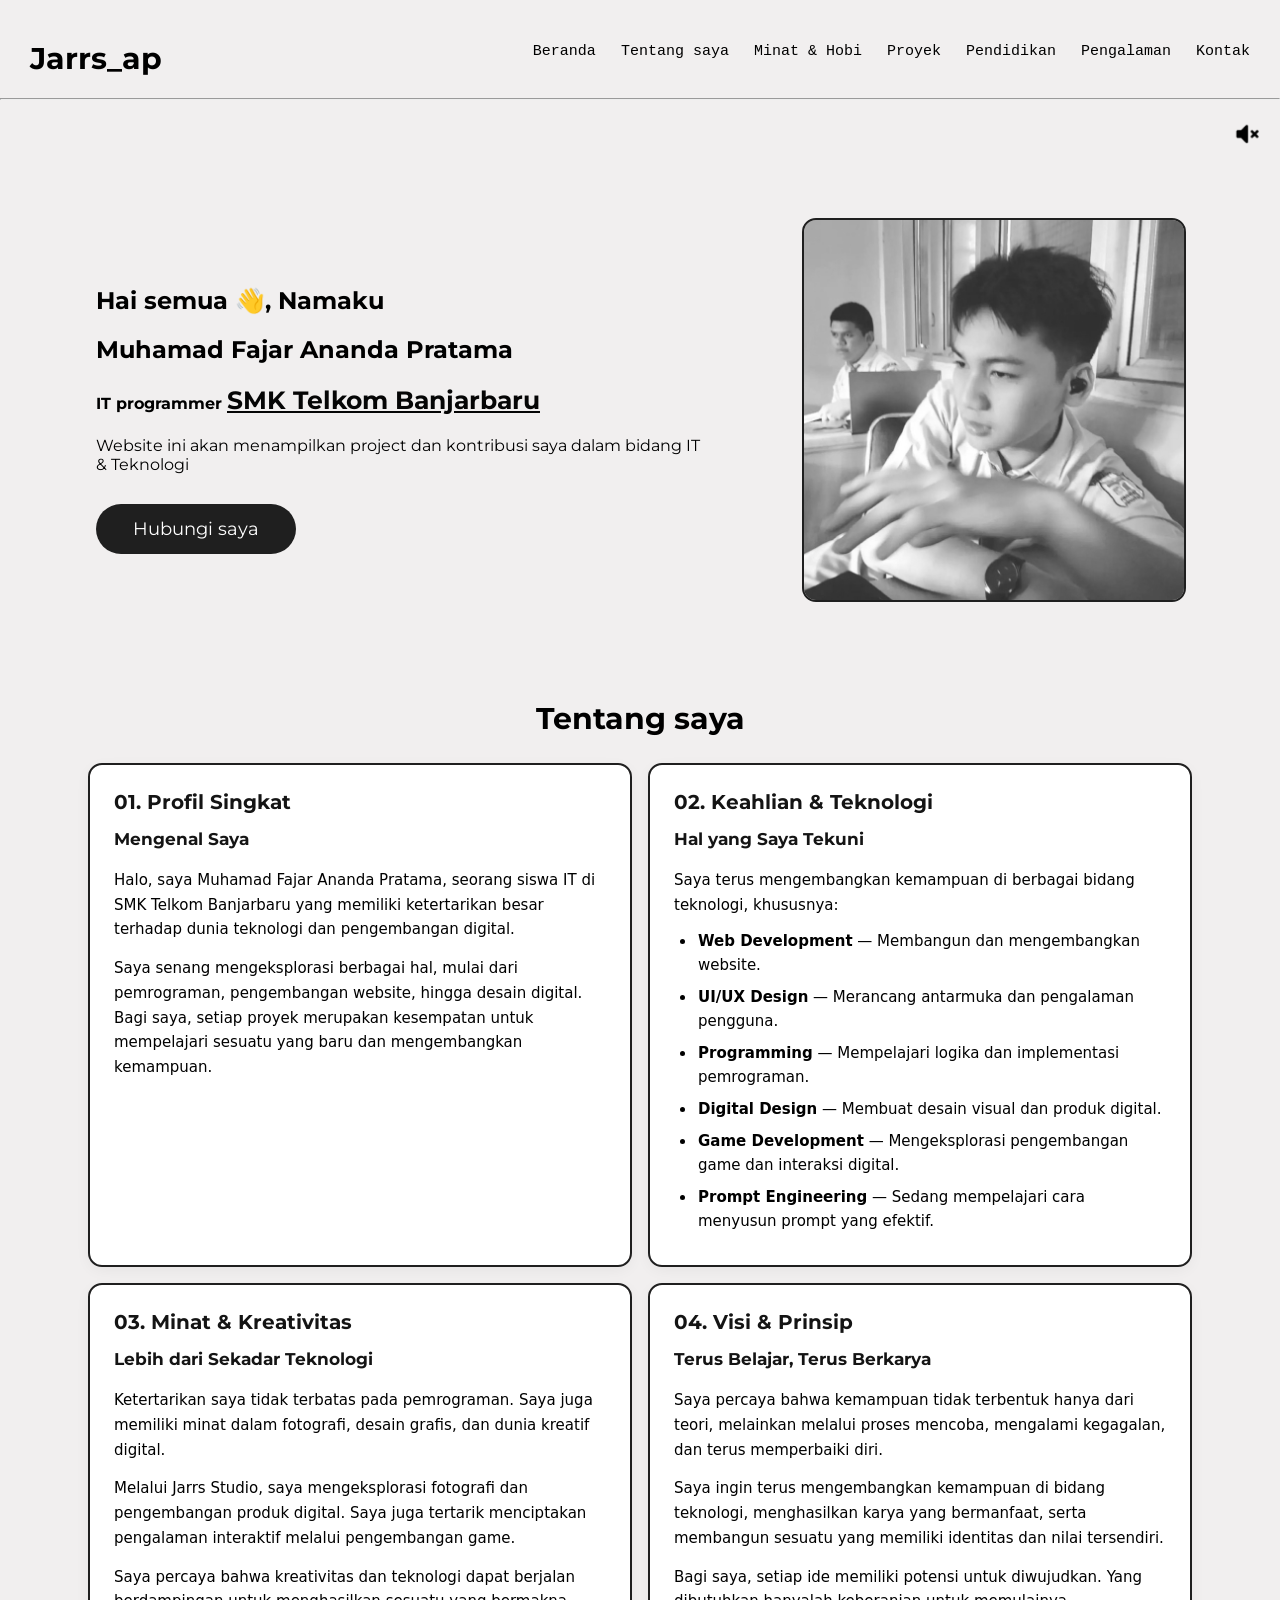
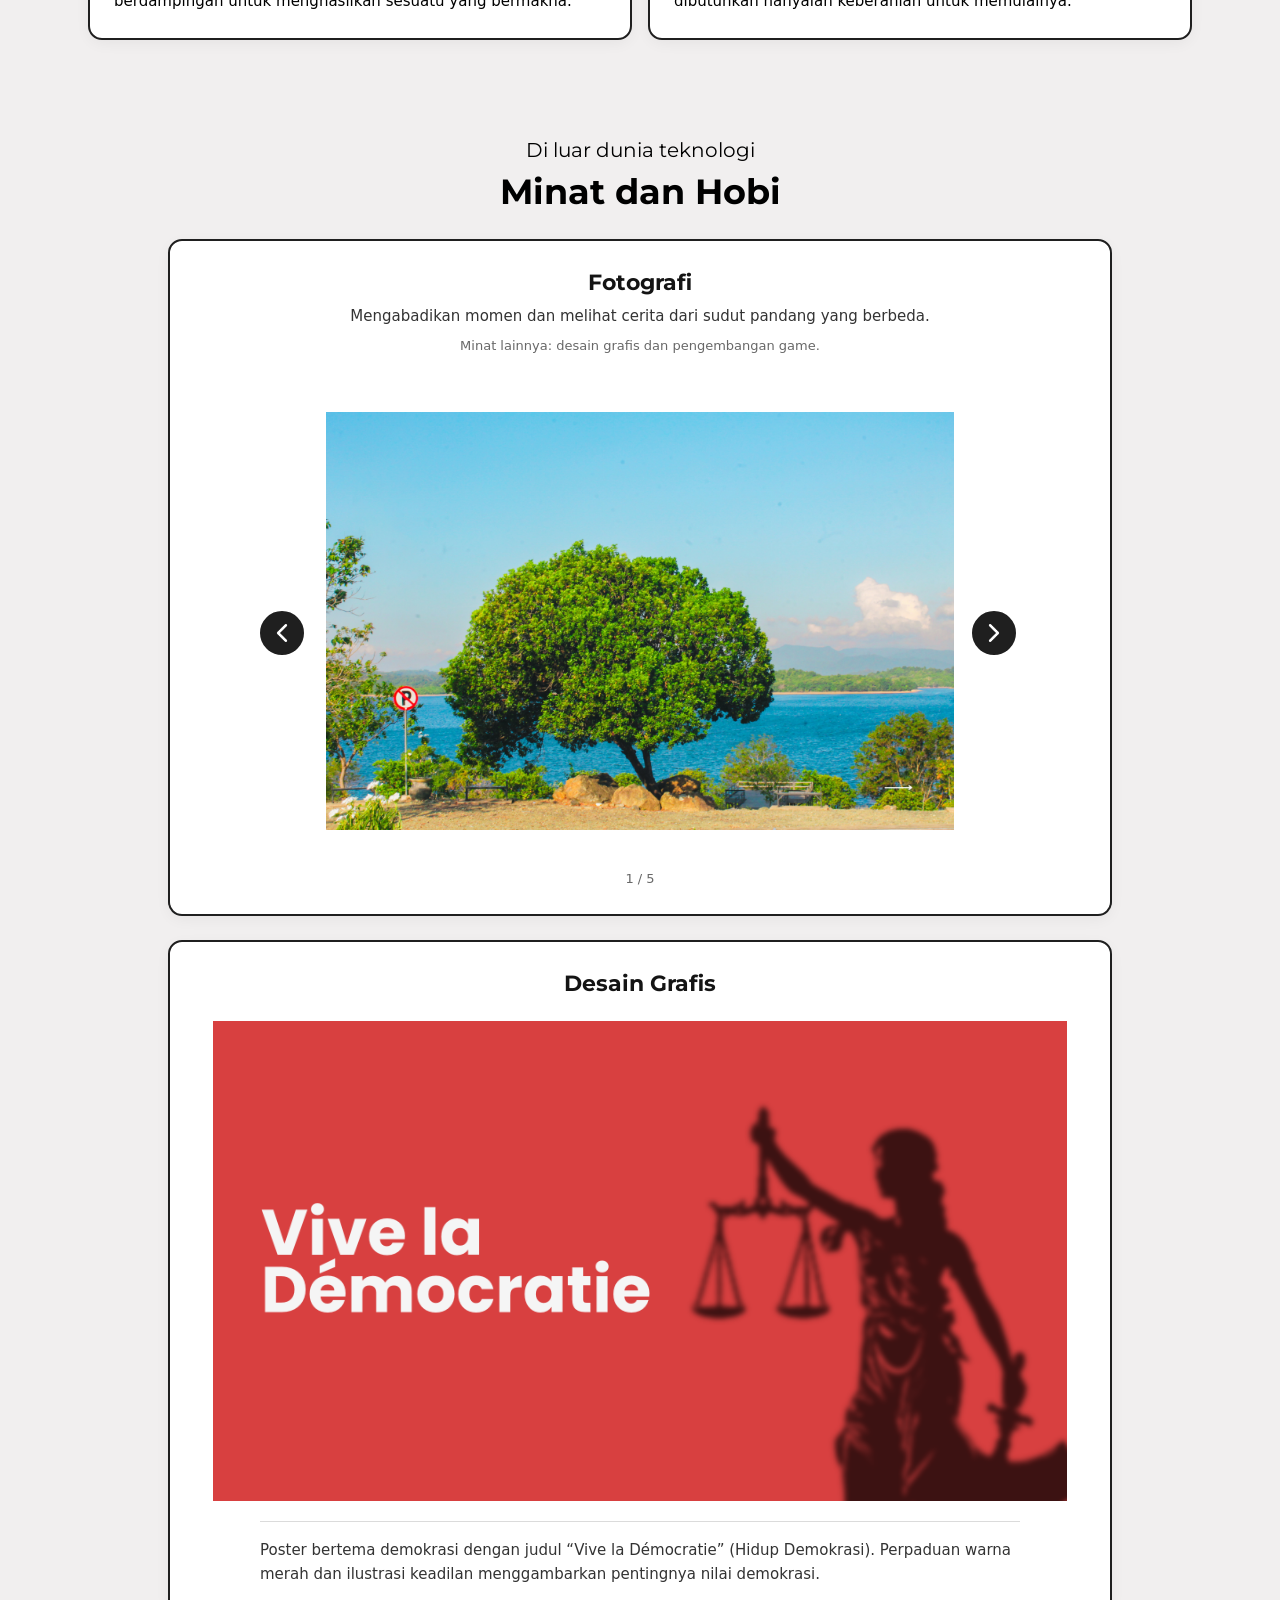
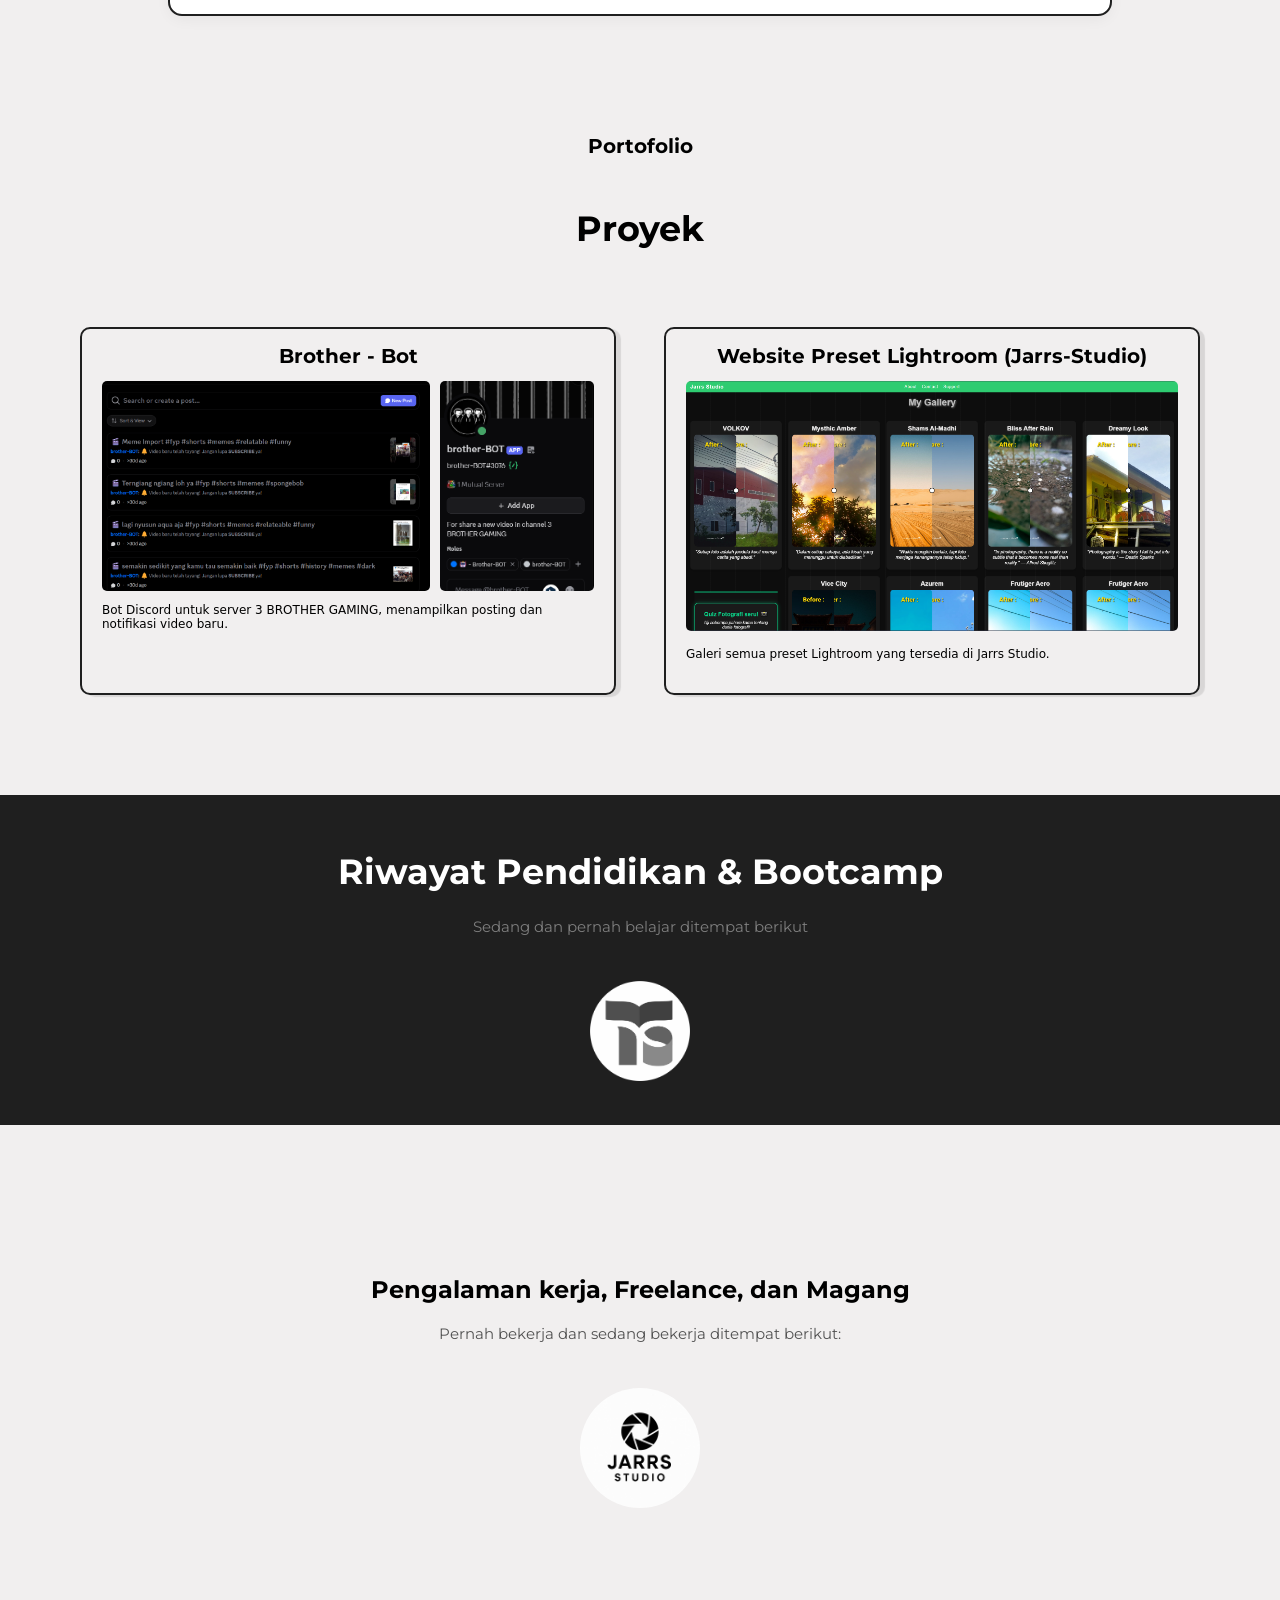
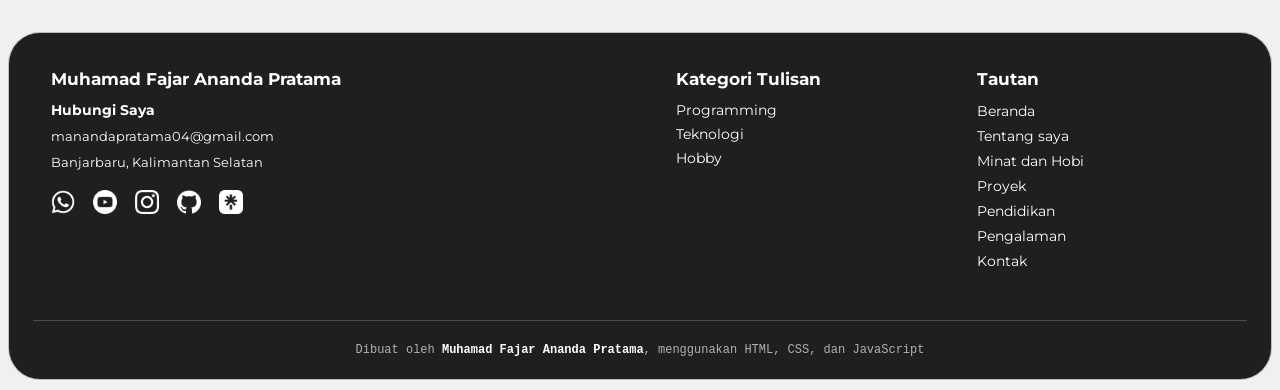
==== project.html @ a554ce6e "Initial portfolio website Co-authored-by: Copilot <223556219+Copilot@users.noreply.github.com>" ====
<!DOCTYPE html>
<html lang="en">

<head>
    <meta charset="UTF-8">
    <meta name="viewport" content="width=device-width, initial-scale=1.0">
    <link rel="stylesheet" href="style.css">
    <link href="https://fonts.googleapis.com/css2?family=Montserrat:wght@400;500;600;700&display=swap" rel="stylesheet">
    <title>My Portofolio</title>
</head>

<body>
    <div class="navbar">
        <h3>Jarrs_ap</h3>
        <ul class="desktop-nav">
            <li><a href="#home">Beranda</a></li>
            <li><a href="#about">Tentang saya</a></li>
            <li><a href="#hobbies">Minat & Hobi</a></li>
            <li><a href="#Project">Proyek</a></li>
            <li><a href="#education">Pendidikan</a></li>
            <li><a href="#experience">Pengalaman</a></li>
            <li><a href="#contact">Kontak</a></li>
        </ul>
        <details class="mobile-menu">
            <summary aria-label="Buka menu navigasi">
                <img src="Assets/menu.png" alt="">
            </summary>
            <ul>
                <li><a href="#home">Beranda</a></li>
                <li><a href="#about">Tentang saya</a></li>
                <li><a href="#hobbies">Minat & Hobi</a></li>
                <li><a href="#Project">Project</a></li>
                <li><a href="#education">Pendidikan</a></li>
                <li><a href="#experience">Pengalaman</a></li>
                <li><a href="#contact">Kontak</a></li>
            </ul>
        </details>
    </div>
    <hr>
    <audio id="background-music" src="Assets/TULUS - Monokrom (Official Music Video).mp3" loop preload="auto"></audio>
    <div class="music-control-row">
        <button class="music-toggle" type="button" aria-label="Putar musik" title="Putar musik">
            <img src="Assets/volume-down.png" alt="">
        </button>
    </div>
    <div class="container">
        <section id="home">
            <div class="aBout">
                <h2>Hai semua 👋, Namaku</h2>
                <h1>Muhamad Fajar Ananda Pratama</h1>
                <h4>IT programmer <a href="https://www.smktelkom-bjb.sch.id/web/">SMK Telkom Banjarbaru</a></h4>
                <p>Website ini akan menampilkan project dan kontribusi saya dalam bidang IT & Teknologi</p>
                <li><a href="#contact">Hubungi saya</a></li>
            </div>
            <img class="hero-photo" src="Assets/foto-profil.jpeg" alt="Foto Muhamad Fajar Ananda Pratama">
        </section>

        <div class="tentang">
            <section id="about">

                <h1>Tentang saya</h1>

                <div class="about-grid">

                    <div class="item">
                        <h2>01. Profil Singkat</h2>
                        <h3>Mengenal Saya</h3>
                        <p>Halo, saya Muhamad Fajar Ananda Pratama, seorang siswa IT di SMK Telkom Banjarbaru yang memiliki ketertarikan besar terhadap dunia teknologi dan pengembangan digital.</p>
                        <p>Saya senang mengeksplorasi berbagai hal, mulai dari pemrograman, pengembangan website, hingga desain digital. Bagi saya, setiap proyek merupakan kesempatan untuk mempelajari sesuatu yang baru dan mengembangkan kemampuan.</p>
                    </div>

                    <div class="item">
                        <h2>02. Keahlian & Teknologi</h2>
                        <h3>Hal yang Saya Tekuni</h3>
                        <p>Saya terus mengembangkan kemampuan di berbagai bidang teknologi, khususnya:</p>
                        <ul>
                            <li><strong>Web Development</strong> — Membangun dan mengembangkan website.</li>
                            <li><strong>UI/UX Design</strong> — Merancang antarmuka dan pengalaman pengguna.</li>
                            <li><strong>Programming</strong> — Mempelajari logika dan implementasi pemrograman.</li>
                            <li><strong>Digital Design</strong> — Membuat desain visual dan produk digital.</li>
                            <li><strong>Game Development</strong> — Mengeksplorasi pengembangan game dan interaksi digital.</li>
                            <li><strong>Prompt Engineering</strong> — Sedang mempelajari cara menyusun prompt yang efektif.</li>
                        </ul>
                    </div>

                    <div class="item">
                        <h2>03. Minat & Kreativitas</h2>
                        <h3>Lebih dari Sekadar Teknologi</h3>
                        <p>Ketertarikan saya tidak terbatas pada pemrograman. Saya juga memiliki minat dalam fotografi, desain grafis, dan dunia kreatif digital.</p>
                        <p>Melalui Jarrs Studio, saya mengeksplorasi fotografi dan pengembangan produk digital. Saya juga tertarik menciptakan pengalaman interaktif melalui pengembangan game.</p>
                        <p>Saya percaya bahwa kreativitas dan teknologi dapat berjalan berdampingan untuk menghasilkan sesuatu yang bermakna.</p>
                    </div>

                    <div class="item">
                        <h2>04. Visi & Prinsip</h2>
                        <h3>Terus Belajar, Terus Berkarya</h3>
                        <p>Saya percaya bahwa kemampuan tidak terbentuk hanya dari teori, melainkan melalui proses mencoba, mengalami kegagalan, dan terus memperbaiki diri.</p>
                        <p>Saya ingin terus mengembangkan kemampuan di bidang teknologi, menghasilkan karya yang bermanfaat, serta membangun sesuatu yang memiliki identitas dan nilai tersendiri.</p>
                        <p>Bagi saya, setiap ide memiliki potensi untuk diwujudkan. Yang dibutuhkan hanyalah keberanian untuk memulainya.</p>
                    </div>

                </div>

            </section>
        </div>
        <section id="hobbies" aria-labelledby="hobbies-title">
            <div class="hobbies-heading">
                <p>Di luar dunia teknologi</p>
                <h1 id="hobbies-title">Minat dan Hobi</h1>
            </div>
            <article class="hobby-card">
                <div class="hobby-card-copy">
                    <h2>Fotografi</h2>
                    <p>Mengabadikan momen dan melihat cerita dari sudut pandang yang berbeda.</p>
                    <p class="hobby-more">Minat lainnya: desain grafis dan pengembangan game.</p>
                </div>
                <div class="photo-carousel" aria-label="Galeri fotografi">
                    <button class="photo-carousel-button" type="button" aria-label="Foto sebelumnya" data-photo-direction="-1">
                        <img class="photo-carousel-arrow is-previous" src="Assets/arrow-down-white.png" alt="">
                    </button>
                    <figure class="photo-carousel-slide" aria-live="polite">
                        <img src="Assets/南カリマンタン_page-0002.jpg" alt="Foto fotografi, halaman 2">
                        <figcaption class="photo-carousel-count">1 / 5</figcaption>
                    </figure>
                    <button class="photo-carousel-button" type="button" aria-label="Foto berikutnya" data-photo-direction="1">
                        <img class="photo-carousel-arrow is-next" src="Assets/arrow-down-white.png" alt="">
                    </button>
                </div>
            </article>
            <article class="hobby-card graphic-design-card">
                <div class="hobby-card-copy">
                    <h2>Desain Grafis</h2>
                </div>
                <img class="graphic-design-poster" src="Assets/PKN 2.png" alt="Poster PKN 2 bertema Vive la Démocratie">
                <p class="graphic-design-description">Poster bertema demokrasi dengan judul “Vive la Démocratie” (Hidup Demokrasi). Perpaduan warna merah dan ilustrasi keadilan menggambarkan pentingnya nilai demokrasi.</p>
            </article>
        </section>

        <div class="project">
            <section id="Project">
                <h3>Portofolio</h3>
                <h1>Proyek</h1>
            </section>

            <div class="gambar">
                <div class="gambar-grid">
                    <div class="gambaR">
                        <span>
                            <h1>Brother - Bot</h1>
                            <div class="brother-bot-images">
                                <img src="Assets/brother-bot-posts.png" alt="Daftar posting dan notifikasi dari BROTHER - Bot di Discord">
                                <img src="Assets/brother-bot-profile.png" alt="Profil aplikasi BROTHER - Bot di Discord">
                            </div>
                            <p>Bot Discord untuk server 3 BROTHER GAMING, menampilkan posting dan notifikasi video baru.</p>
                    </div>
                    <div class="gambaR">
                        <span>
                            <h1><span>Website Preset Lightroom</span> (Jarrs-Studio)</h1>
                            <img src="Assets/bagus.PNG" alt="Web1">
                            <p>Galeri semua preset Lightroom yang tersedia di Jarrs Studio.</p>
                    </div>
                </div>
            </div>

        </div>

        <div class="pendidikan">
            <section id="education">
                    <h1>Riwayat Pendidikan & Bootcamp</h1>
                    <p>Sedang dan pernah belajar ditempat berikut</p>
                    <div class="school">
                       <a href="https://www.smktelkom-bjb.sch.id/web/"> <img class="tombol" src="Assets/c5f68155-6a82-4784-a10c-ea8996306431_980x980.png" alt="Telkom"></a>
                      
            </section>
        </div>

        <div class="pengalaman">
            <section id="experience">
                <h1>Pengalaman kerja, Freelance, dan Magang</h1>
                <p>Pernah bekerja dan sedang bekerja ditempat berikut:</p>
                <div class="kerja">
                    <a href="#"><img class="op" src="Assets/logo.png" alt="Logo Perusahaan"></a>
                </div>
            </section>
        </div>



    </div>
    <footer id="contact">
        <div class="footer-card">
            <div class="io">
                <div class="hubungi">
                    <h1>Muhamad Fajar Ananda Pratama</h1>
                    <h2>Hubungi Saya</h2>
                    <p>manandapratama04@gmail.com</p>
                    <p>Banjarbaru, Kalimantan Selatan</p>
                    <ul class="sosmed">
                        <li><a href="https://wa.me/6281558542225"><img src="Assets/whatsapp.png" alt="WhatsApp"></a></li>
                        <li><a href="https://www.youtube.com/@jarrs_ap"><img src="Assets/youtube.png" alt="YouTube"></a></li>
                        <li><a href="https://www.instagram.com/jarrs_ap/"><img src="Assets/instagram.png" alt="Instagram"></a></li>
                        <li><a href="https://github.com/Jarrsap01"><img src="Assets/github.png" alt="GitHub"></a></li>
                        <li><a href="https://linktr.ee/jarrs_ap" target="_blank" rel="noopener noreferrer" aria-label="Linktree"><img class="linktree-icon" src="Assets/linktr-ee-logo-removebg-preview.png" alt="Linktree"></a></li>
                    </ul>
                </div>

                <div class="kategori">
                    <h1>Kategori Tulisan</h1>
                    <section id="programming"><a href="#home"><p>Programming</p></a></section>
                    <section id="Teknologi"><a href="#home"><p>Teknologi</p></a></section>
                    <section><a href="#hobbies"><p>Hobby</p></a></section>
                </div>

                <div class="tautan">
                    <h1>Tautan</h1>
                    <ul>
                        <li><a href="#home">Beranda</a></li>
                        <li><a href="#about">Tentang saya</a></li>
                        <li><a href="#hobbies">Minat dan Hobi</a></li>
                        <li><a href="#Project">Proyek</a></li>
                        <li><a href="#education">Pendidikan</a></li>
                        <li><a href="#experience">Pengalaman</a></li>
                        <li><a href="#contact">Kontak</a></li>
                    </ul>
                </div>
            </div>

            <hr class="footer-divider">
            <div class="kaki">
                <p>Dibuat oleh <a href="https://www.instagram.com/jarrs_ap/">Muhamad Fajar Ananda Pratama</a>, menggunakan
                    HTML, CSS, dan JavaScript</p>
            </div>
        </div>
    </footer>


    <script>
        const backgroundMusic = document.querySelector("#background-music");
        const musicToggle = document.querySelector(".music-toggle");
        const musicIcon = musicToggle.querySelector("img");
        const musicResumeKey = "portfolio-music-resume";
        let resumeMusicAfterReturn = false;

        const updateMusicToggle = () => {
            const isPlaying = !backgroundMusic.paused;
            musicIcon.src = isPlaying ? "Assets/volume-up.png" : "Assets/volume-down.png";
            musicToggle.setAttribute("aria-label", isPlaying ? "Matikan musik" : "Putar musik");
            musicToggle.title = isPlaying ? "Matikan musik" : "Putar musik";
        };

        musicIcon.addEventListener("animationend", () => {
            musicToggle.classList.remove("is-muting");
        });

        const jiggleMusicToggle = () => {
            musicToggle.classList.remove("is-muting");
            void musicIcon.offsetWidth;
            musicToggle.classList.add("is-muting");
        };

        const resumeMusicOnInteraction = (event) => {
            if (musicToggle.contains(event.target)) return;
            backgroundMusic.play().catch(() => {
                musicToggle.title = "Tekan untuk memutar musik";
            });
        };

        backgroundMusic.addEventListener("play", () => {
            updateMusicToggle();
            sessionStorage.setItem(musicResumeKey, "true");
            document.removeEventListener("pointerdown", resumeMusicOnInteraction);
            document.removeEventListener("keydown", resumeMusicOnInteraction);
        });
        backgroundMusic.addEventListener("pause", updateMusicToggle);
        backgroundMusic.addEventListener("ended", updateMusicToggle);
        backgroundMusic.addEventListener("error", () => {
            musicToggle.title = "Audio tidak dapat dimuat";
            musicToggle.setAttribute("aria-label", "Audio tidak dapat dimuat");
        });

        musicToggle.addEventListener("click", () => {
            if (backgroundMusic.paused) {
                backgroundMusic.play()
                    .then(jiggleMusicToggle)
                    .catch(() => {
                        musicToggle.title = "Audio tidak dapat diputar";
                    });
            } else {
                sessionStorage.removeItem(musicResumeKey);
                backgroundMusic.pause();
                jiggleMusicToggle();
            }
        });

        backgroundMusic.play().catch(() => {
            musicToggle.title = "Tekan untuk memutar musik";
        });
        document.addEventListener("pointerdown", resumeMusicOnInteraction);
        document.addEventListener("keydown", resumeMusicOnInteraction);

        window.addEventListener("pagehide", () => {
            resumeMusicAfterReturn = !backgroundMusic.paused;
            if (resumeMusicAfterReturn) {
                sessionStorage.setItem(musicResumeKey, "true");
                backgroundMusic.pause();
            } else {
                sessionStorage.removeItem(musicResumeKey);
            }
        });

        window.addEventListener("pageshow", () => {
            updateMusicToggle();
            musicToggle.disabled = false;
            musicToggle.classList.remove("is-muting");
            const shouldResume = resumeMusicAfterReturn ||
                sessionStorage.getItem(musicResumeKey) === "true";

            resumeMusicAfterReturn = false;
            sessionStorage.removeItem(musicResumeKey);
            if (!shouldResume) return;

            backgroundMusic.play().catch(() => {
                musicToggle.title = "Tekan untuk melanjutkan musik";
            });
        });

        const mobileMenu = document.querySelector(".mobile-menu");
        const mobileMenuList = mobileMenu.querySelector("ul");

        mobileMenu.addEventListener("toggle", () => {
            mobileMenuList.classList.remove("is-opening");
            if (mobileMenu.open) {
                void mobileMenuList.offsetWidth;
                mobileMenuList.classList.add("is-opening");
            }
        });

        document.querySelectorAll(".mobile-menu a").forEach((link) => {
            link.addEventListener("click", (event) => {
                const target = document.querySelector(link.getAttribute("href"));
                if (!target) return;

                event.preventDefault();
                link.closest(".mobile-menu").open = false;
                history.pushState(null, "", link.getAttribute("href"));
                target.scrollIntoView({
                    behavior: window.matchMedia("(prefers-reduced-motion: reduce)").matches ? "auto" : "smooth"
                });
            });
        });

        const photoSlides = [
            {
                src: "Assets/南カリマンタン_page-0002.jpg",
                alt: "Foto fotografi, halaman 2"
            },
            {
                src: "Assets/南カリマンタン_page-0003.jpg",
                alt: "Foto fotografi, halaman 3"
            },
            {
                src: "Assets/南カリマンタン_page-0004.jpg",
                alt: "Foto fotografi, halaman 4"
            },
            {
                src: "Assets/南カリマンタン_page-0008.jpg",
                alt: "Foto fotografi, halaman 8"
            },
            {
                src: "Assets/color_match_20260519152909049.jpg",
                alt: "Foto color match"
            }
        ];
        const photoCarousel = document.querySelector(".photo-carousel");
        const photoImage = photoCarousel.querySelector(".photo-carousel-slide img");
        const photoCount = photoCarousel.querySelector(".photo-carousel-count");
        let currentPhotoIndex = 0;
        let isChangingPhoto = false;

        photoCarousel.querySelectorAll("[data-photo-direction]").forEach((button) => {
            button.addEventListener("click", async () => {
                if (isChangingPhoto) return;

                isChangingPhoto = true;
                const buttons = photoCarousel.querySelectorAll("[data-photo-direction]");
                buttons.forEach((carouselButton) => {
                    carouselButton.disabled = true;
                });

                const direction = Number(button.dataset.photoDirection);
                const nextPhotoIndex = (currentPhotoIndex + direction + photoSlides.length) % photoSlides.length;
                const nextPhoto = photoSlides[nextPhotoIndex];
                const preloadedImage = new Image();
                preloadedImage.src = nextPhoto.src;

                try {
                    await preloadedImage.decode();

                    currentPhotoIndex = nextPhotoIndex;
                    photoImage.classList.remove("slide-in-from-left", "slide-in-from-right");
                    photoImage.src = nextPhoto.src;
                    photoImage.alt = nextPhoto.alt;
                    photoCount.textContent = `${currentPhotoIndex + 1} / ${photoSlides.length}`;
                    void photoImage.offsetWidth;
                    photoImage.classList.add(direction > 0 ? "slide-in-from-right" : "slide-in-from-left");
                } catch (error) {
                    console.error(`Gagal memuat foto galeri: ${nextPhoto.src}`, error);
                    photoCount.textContent = "Foto gagal dimuat";
                } finally {
                    buttons.forEach((carouselButton) => {
                        carouselButton.disabled = false;
                    });
                    isChangingPhoto = false;
                }
            });
        });
    </script>
</body>

</html>
---- style.css ----
html {
    scroll-behavior: smooth;
}

@view-transition {
    navigation: auto;
}

::view-transition-old(root) {
    animation: startPageSlideUp 700ms cubic-bezier(0.22, 1, 0.36, 1) both;
}

::view-transition-new(root) {
    animation: mainPageRiseUp 700ms cubic-bezier(0.22, 1, 0.36, 1) both;
}

@keyframes menuCartoonPop {
    0% {
        opacity: 0;
        transform: translateY(-12px) scale(0.55);
    }

    65% {
        opacity: 1;
        transform: translateY(3px) scale(1.08);
    }

    82% {
        transform: translateY(-1px) scale(0.96);
    }

    100% {
        opacity: 1;
        transform: translateY(0) scale(1);
    }
}

@keyframes speakerJiggle {
    0%, 100% {
        transform: rotate(0);
    }

    20%, 60% {
        transform: rotate(-12deg);
    }

    40%, 80% {
        transform: rotate(12deg);
    }
}

@keyframes pageFadeUp {
    from {
        opacity: 0;
        transform: translateY(24px);
    }

    to {
        opacity: 1;
        transform: translateY(0);
    }
}

@keyframes photoSlideInFromRight {
    from {
        opacity: 0.45;
        transform: translateX(100%);
    }

    to {
        opacity: 1;
        transform: translateX(0);
    }
}

@keyframes photoSlideInFromLeft {
    from {
        opacity: 0.45;
        transform: translateX(-100%);
    }

    to {
        opacity: 1;
        transform: translateX(0);
    }
}

@keyframes flowingDarkGradient {
    0% {
        transform: translate3d(-4%, -3%, 0) rotate(-4deg);
        background-position: 0% 50%;
    }

    100% {
        transform: translate3d(4%, 3%, 0) rotate(4deg);
        background-position: 100% 50%;
    }
}

@keyframes startPageSlideUp {
    to {
        transform: translateY(-100%);
    }
}

@keyframes mainPageRiseUp {
    from {
        transform: translateY(100%);
    }

    to {
        transform: translateY(0);
    }
}

@keyframes titleFocusIn {
    from {
        opacity: 0;
        filter: blur(12px);
        transform: scale(0.86);
    }

    70% {
        opacity: 1;
        filter: blur(1px);
        transform: scale(1.035);
        animation-timing-function: ease-in-out;
    }

    to {
        opacity: 1;
        filter: blur(0);
        transform: scale(1);
    }

}

@keyframes titleIdle {
    0%, 100% {
        transform: translateY(0) scale(1);
    }

    50% {
        transform: translateY(-5px) scale(1.015);
    }
}

body > :not(.navbar):not(hr) {
    animation: pageFadeUp 700ms ease-out both;
}

@media (prefers-reduced-motion: reduce) {
    html {
        scroll-behavior: auto;
    }

    .navbar .mobile-menu ul.is-opening {
        animation: none;
    }

    .music-toggle.is-muting img {
        animation: none;
    }

    .photo-carousel-slide img {
        animation: none !important;
    }

    body > :not(.navbar):not(hr) {
        animation: none;
    }

    .start-page::before {
        animation: none;
    }

    ::view-transition-old(root),
    ::view-transition-new(root) {
        animation: none;
    }

    .start-page .hero-text h1 {
        animation: none;
        filter: none;
    }
}

* {
    box-sizing: border-box;
}

body {
    margin: 0;
    padding: 0;
    background-color: #f1efef;
    height: 100vh;
}


.picture {
    display: flex;
    align-items: center;
    /* rata tengah vertikal */
    gap: 30px;
    /* jarak gambar dan teks */
    padding: 40px;
}

.logo {
    width: 200px;
}

.body {
    font-family: google sans, sans-serif;
    display: flex;
    /* bikin sejajar horizontal */
    align-items: center;
    /* rata tengah vertikal */
    gap: 20px;
    display: flex;
    /* bikin 2 kolom */
    align-items: center;
    /* rata tengah vertikal */
    justify-content: space-between;
    margin-right: 200px;
    height: 100vh;
}

.body h1 {
    font-size: 40px;
    margin-bottom: 1px;
}

.body p {
    width: 600px;
    font-family: system-ui, -apple-system, BlinkMacSystemFont, 'Segoe UI', Roboto, Oxygen, Ubuntu, Cantarell, 'Open Sans', 'Helvetica Neue', sans-serif;
    font-size: 15px;
}

.hero-text {
    display: flex;
    flex-direction: column;
    height: vh;
}

.hero-text a {
    font-size: 20px;
    margin: 0;
}

.btn-group {
    display: flex;
    /* bikin tombol sejajar horizontal */
    gap: 15px;
    transition: 1s;
    cursor: pointer;
}

.btn-group a:hover {
    background-color: #2b2b2b;
    color: white;
    transition: 0.2s;
    transform: scale(1.05);
}

.btn {
    padding: 10px 20px;
    font-size: 18px;
    text-decoration: none;
    color: white;
    background-color: #1f1f1f;
    border-radius: 5px;
    font-family: monospace;
}

.btn p {
    margin: 0;
    size: 18px;
}

.picture img {
    user-select: none;
    -moz-user-select: none;
    -webkit-user-drag: none;
    -webkit-user-select: none;
}

.start-page {
    position: relative;
    isolation: isolate;
    min-height: 100vh;
    height: auto;
    overflow: hidden;
    background: #000;
    color: #f5f5f5;
}

.start-page::before {
    position: fixed;
    z-index: -1;
    inset: -35%;
    content: "";
    background:
        radial-gradient(ellipse at 18% 35%, rgba(35, 35, 35, 0.62), transparent 38%),
        radial-gradient(ellipse at 78% 62%, rgba(24, 24, 24, 0.78), transparent 42%),
        linear-gradient(125deg, #000 15%, #101010 48%, #030303 78%);
    background-size: 150% 150%;
    animation: flowingDarkGradient 16s ease-in-out infinite alternate;
}

.start-page .start-copyright {
    position: absolute;
    bottom: max(16px, env(safe-area-inset-bottom));
    left: max(20px, env(safe-area-inset-left));
    z-index: 1;
    margin: 0;
    color: rgba(185, 185, 185, 0.42);
    font-family: system-ui, -apple-system, BlinkMacSystemFont, 'Segoe UI', sans-serif;
    font-size: 10px;
    line-height: 1.4;
    letter-spacing: 0.02em;
}

.start-page .body {
    width: min(100% - 48px, 900px);
    min-height: 100vh;
    height: auto;
    margin: 0 auto;
    padding: 48px 0;
    align-items: center;
    justify-content: center;
}

.start-page .hero-text {
    display: flex;
    width: 100%;
    max-width: 760px;
    height: auto;
    align-items: center;
    text-align: center;
}

.start-page .hero-text h1 {
    color: #fff;
    font-size: clamp(40px, 7vw, 72px);
    line-height: 1.08;
    animation:
        titleFocusIn 1.8s cubic-bezier(0.55, 0.085, 0.68, 0.53) both,
        titleIdle 4.5s ease-in-out 1.8s infinite;
}

.start-page .hero-text p {
    width: 100%;
    color: #c9c9c9;
    font-size: 16px;
    line-height: 1.7;
}

.start-page .btn {
    padding: 0;
    background: transparent;
    color: #fff;
    font-family: system-ui, -apple-system, BlinkMacSystemFont, 'Segoe UI', Roboto, Oxygen, Ubuntu, Cantarell, 'Open Sans', 'Helvetica Neue', sans-serif;
    font-size: 15px;
    font-weight: 400;
    transition: opacity 0.2s ease;
}

.start-page .start-link:hover .btn {
    background: transparent;
    color: #fff;
    opacity: 0.72;
    transform: none;
}

.start-page .btn-group {
    flex-direction: column;
    align-items: center;
    gap: 8px;
    margin-top: 18px;
    transform: translateY(clamp(100px, 23vh, 165px));
    color: #fff;
    text-decoration: none;
}

.start-page .start-arrow {
    display: block;
    width: clamp(18px, 2.2vw, 22px);
    height: auto;
}

/*====================
  project.html side 
======================*/

@keyframes fadeIn {
    from {
        opacity: 0;
    }

    to {
        opacity: 1;
    }
}

.navbar {
    position: relative;
    width: 100%;
    height: 50px;
    background: transparent;
    margin-top: 40px;

}

.navbar h3 {
    font-size: 30px;
    margin-left: 30px;
    font-family: 'Montserrat', sans-serif;
    color: rgb(0, 0, 0);
    width: 100px;
    margin-top: 10px;
    font-weight: bolder;
}

.navbar a {
    text-decoration: none;
    color: black;
    font-size: 15px;
    font-family: monospace;
}

.navbar ul {
    position: absolute;
    top: 1px;
    /* Jarak dari atas */
    right: 30px;
    /* Jarak dari kanan */
    list-style: none;
    /* Menghilangkan bullet */
    margin: 0;
    padding: 0;
    display: flex;
    /* Membuat li berderet horizontal */
    gap: 25px;
    /* Jarak antar menu */

}

.navbar ul li a {
    position: relative;
    text-decoration: none;
    color: black;
    font-size: 15px;
}

/* garis */
.navbar ul li a::after {
    content: "";
    position: absolute;
    bottom: -5px;

    left: 50%;
    /* mulai dari tengah */
    width: 0%;
    height: 3px;

    background: #000000;
    transition: all 0.3s ease;
}

/* saat hover */
.navbar ul li a:hover::after {
    left: 0;
    width: 100%;
}

.mobile-menu {
    display: none;
}

.music-control-row {
    position: relative;
    width: calc(100% - 32px);
    height: 0;
    margin: 0 auto;
}

.music-toggle {
    position: absolute;
    top: 10px;
    right: 0;
    z-index: 20;
    display: grid;
    width: 32px;
    height: 32px;
    place-items: center;
    padding: 0;
    border: 0;
    border-radius: 0;
    background: transparent;
    cursor: pointer;
}

.music-toggle img {
    width: 26px;
    height: 26px;
    object-fit: contain;
}

.music-toggle.is-muting img {
    animation: speakerJiggle 450ms ease-in-out;
}

.music-toggle:focus-visible {
    outline: 2px solid #1f1f1f;
    outline-offset: 3px;
}

.container {
    margin-top: 120px;
    list-style: none;
    font-family: 'Montserrat', sans-serif;
}

#home {
    display: grid;
    grid-template-columns: minmax(0, 1.2fr) minmax(280px, 0.8fr);
    align-items: center;
    gap: clamp(40px, 7vw, 100px);
    width: min(1120px, calc(100% - 64px));
    margin: 0 auto;
}

.aBout {
    width: 100%;
    max-width: 650px;
    margin-left: 16px;
}

.hero-photo {
    display: block;
    width: min(100%, 380px);
    aspect-ratio: 1;
    justify-self: center;
    object-fit: cover;
    filter: grayscale(100%);
    outline: 2px solid #1f1f1f;
    border-radius: 12px;
}

.container li {
    margin-bottom: 20px;
    font-size: 20px;
    color: rgb(255, 255, 255);
    background-color: #1f1f1f;
    transition: 0.2s;
    border: 2px solid transparent;
    width: 200px;
    text-decoration: none;
    height: 50px;
    border-radius: 30px;
    display: flex;
    align-items: center;
    justify-content: center;
    margin-bottom: 0;
    margin-top: 30px;
}

.container li a {
    text-decoration: none;
    color: white;
    font-size: 18px;
}

.container h4 a {
    color: rgb(5, 5, 5);
    font-size: 25px;
}

.container li:hover {
    background-color: #141414;
    color: #ffffff;
    border: 2px solid #141414;
    transition: 0.1s;
    transform: scale(1.1);
}


.tentang {
    width: min(1100px, calc(100% - 48px));
    margin: 100px auto;
}

#about {
    margin: 0;
}

.about-grid {
    display: grid;
    grid-template-columns: repeat(2, minmax(0, 1fr));
    gap: 20px;
}

#about h1 {
    color: rgb(0, 0, 0);
    font-family: 'Montserrat', sans-serif;
    font-size: 30px;
    text-align: center;
    margin: 0 0 28px;
}

#about h2 {
    color: #141414;
    font-family: 'Montserrat', sans-serif;
    font-size: 20px;
    line-height: 1.35;
    margin: 0 0 12px;
}

#about .item h3 {
    color: #141414;
    font-family: 'Montserrat', sans-serif;
    font-size: 17px;
    line-height: 1.4;
    margin: 0 0 16px;
}

#about p {
    color: #000000;
    font-family: system-ui, -apple-system, BlinkMacSystemFont, 'Segoe UI', Roboto, Oxygen, Ubuntu, Cantarell, 'Open Sans', 'Helvetica Neue', sans-serif;
    font-size: 15px;
    line-height: 1.65;
    width: auto;
    margin: 0;
}

#about .item p + p {
    margin-top: 14px;
}

#about .item ul {
    margin: 12px 0 0;
    padding-left: 22px;
}

#about .item li {
    display: list-item;
    width: auto;
    height: auto;
    margin: 0 0 8px;
    padding: 0 0 0 2px;
    border: 0;
    border-radius: 0;
    background: transparent;
    color: #000;
    font-family: system-ui, -apple-system, BlinkMacSystemFont, 'Segoe UI', Roboto, Oxygen, Ubuntu, Cantarell, 'Open Sans', 'Helvetica Neue', sans-serif;
    font-size: 15px;
    line-height: 1.6;
    transition: none;
}

#about .item li:hover {
    transform: none;
    border: 0;
    background: transparent;
    color: #000;
}

#about .item {
    min-width: 0;
    padding: 24px;
    outline: 2px solid #1f1f1f;
    background: #fff;
    border-radius: 12px;
    box-shadow: 0 4px 16px rgba(0, 0, 0, 0.06);
}

#hobbies {
    width: min(940px, calc(100% - 48px));
    margin: 0 auto 100px;
    scroll-margin-top: 32px;
}

.hobbies-heading {
    margin-bottom: 28px;
    text-align: center;
}

.hobbies-heading p {
    margin: 0 0 8px;
    color: rgb(0, 0, 0);
    font-family: 'Montserrat', sans-serif;
    font-size: 20px;
}

.hobbies-heading h1 {
    margin: 0;
    color: #000;
    font-family: 'Montserrat', sans-serif;
    font-size: 35px;
}

.hobby-card {
    padding: 28px;
    outline: 2px solid #1f1f1f;
    border-radius: 12px;
    background: #fff;
    box-shadow: 0 4px 16px rgba(0, 0, 0, 0.06);
}

.hobby-card-copy {
    margin: 0 auto 24px;
    text-align: center;
}

.hobby-card-copy h2 {
    margin: 0 0 8px;
    color: #141414;
    font-family: 'Montserrat', sans-serif;
    font-size: 22px;
}

.hobby-card-copy p {
    margin: 0;
    color: #333;
    font-family: system-ui, -apple-system, BlinkMacSystemFont, 'Segoe UI', sans-serif;
    font-size: 15px;
    line-height: 1.6;
}

.hobby-card-copy .hobby-more {
    margin-top: 8px;
    color: #686868;
    font-size: 13px;
}

.photo-carousel {
    display: grid;
    grid-template-columns: 48px minmax(0, 1fr) 48px;
    align-items: center;
    gap: 18px;
    max-width: 760px;
    margin: 0 auto;
}

.photo-carousel-slide {
    min-width: 0;
    margin: 0;
    overflow: hidden;
    text-align: center;
}

.photo-carousel-slide img {
    display: block;
    width: 100%;
    height: min(58vh, 480px);
    object-fit: contain;
    border-radius: 8px;
    background: transparent;
    will-change: transform, opacity;
}

.photo-carousel-slide img.slide-in-from-right {
    animation: photoSlideInFromRight 360ms cubic-bezier(0.22, 1, 0.36, 1) both;
}

.photo-carousel-slide img.slide-in-from-left {
    animation: photoSlideInFromLeft 360ms cubic-bezier(0.22, 1, 0.36, 1) both;
}

.photo-carousel-count {
    margin-top: 10px;
    color: #686868;
    font-family: system-ui, -apple-system, BlinkMacSystemFont, 'Segoe UI', sans-serif;
    font-size: 13px;
}

.photo-carousel-button {
    display: grid;
    width: 44px;
    height: 44px;
    place-items: center;
    padding: 0;
    border: 2px solid #1f1f1f;
    border-radius: 50%;
    background: #1f1f1f;
    color: #fff;
    cursor: pointer;
    transition: background-color 160ms ease, color 160ms ease, transform 160ms ease;
}

.photo-carousel-button:disabled {
    cursor: wait;
    opacity: 0.65;
}

.photo-carousel-button:disabled:hover {
    transform: none;
    background: #1f1f1f;
}

.photo-carousel-arrow {
    display: block;
    width: 18px;
    height: 18px;
    object-fit: contain;
    pointer-events: none;
}

.photo-carousel-arrow.is-previous {
    transform: rotate(90deg);
}

.photo-carousel-arrow.is-next {
    transform: rotate(-90deg);
}

.photo-carousel-button:hover {
    transform: scale(1.06);
    background: #fff;
    color: #1f1f1f;
}

.photo-carousel-button:hover .photo-carousel-arrow {
    filter: invert(1);
}

.photo-carousel-button:focus-visible {
    outline: 2px solid #1f1f1f;
    outline-offset: 4px;
}

.graphic-design-card {
    margin-top: 28px;
}

.graphic-design-poster {
    display: block;
    width: min(100%, 900px);
    max-height: min(58vh, 480px);
    margin: 0 auto;
    object-fit: contain;
    border-radius: 8px;
}

.graphic-design-description {
    max-width: 760px;
    margin: 20px auto 0;
    padding-top: 16px;
    border-top: 1px solid rgba(31, 31, 31, 0.16);
    color: #333;
    font-family: system-ui, -apple-system, BlinkMacSystemFont, 'Segoe UI', sans-serif;
    font-size: 15px;
    line-height: 1.6;
    text-align: left;
}



.sosmed {
    display: flex;
    gap: 18px;
    justify-content: center;
    margin: 20px 0 0;
    padding: 0;
    align-items: center;
    transition: 0.2s;
}

.hubungi .sosmed {
    justify-content: flex-start;
    margin-top: 18px;
}

.sosmed li {
    list-style: none;
}

.navbar .mobile-menu[open] ul {
    transform-origin: top right;
}

.navbar .mobile-menu[open] ul.is-opening {
    animation: menuCartoonPop 480ms cubic-bezier(0.2, 0.8, 0.2, 1) 1 both;
}

.sosmed img {
    width: 24px;
    height: 24px;
    filter: invert(100%);
}

.sosmed img.linktree-icon {
    filter: none;
}

.sosmed img:hover {
    transition: 0.1s;
    transform: scale(1.1);
    filter: invert(50%);
}

.sosmed a:hover .linktree-icon {
    filter: none;
    opacity: 0.65;
}

footer {
    width: 100%;
    margin-top: 120px;
    padding: 0 8px 10px;
    background: transparent;
}

.footer-card {
    width: 100%;
    margin: 0 auto;
    border: 1px solid rgba(255, 255, 255, 0.7);
    border-radius: 32px;
    background: #1f1f1f;
    color: #fff;
    font-family: 'Montserrat', sans-serif;
}

.kaki p {
    font-size: 12px;
    color: rgba(255, 255, 255, 0.65);
    font-family: monospace;
    margin: 0;
}

.kaki p a {
    color: white;
    text-decoration: none;
    font-weight: bold;
}

.io {
    display: grid;
    grid-template-columns: minmax(0, 1.6fr) repeat(2, minmax(0, 0.7fr));
    align-items: start;
    justify-content: center;
    gap: 48px;
    max-width: none;
    width: auto;
    margin: 0;
    padding: 36px 42px 44px;
}

.hubungi {
    font-family: 'Montserrat', sans-serif;
    width: 100%;
    color: white;
}

.kategori {
    font-family: 'Montserrat', sans-serif;
    width: 100%;
    color: white;
}

.hubungi h1,
.kategori h1,
.tautan h1 {
    font-size: 17px;
    margin: 0 0 12px;
}

.hubungi h2 {
    font-size: 14px;
    margin: 0 0 8px;
}

.hubungi p {
    margin: 6px 0;
    color: white;
    font-size: 13px;
    line-height: 1.5;
}

.hubungi p a {
    color: inherit;
    text-decoration: none;
}

.sosmed {
    justify-content: center;
    margin-top: 16px;
}

.kategori a {
    text-decoration: none;
    color: white;
    font-size: 14px;
}

.kategori p {
    margin: 6px 0;
}

.kategori a:hover {
    color: #bdbdbd;
    transition: 0.2s;
    transform: scale(1.05);
}

.tautan {
    font-family: 'Montserrat', sans-serif;
    width: 100%;
    color: white;
}

.tautan a {
    text-decoration: none;
    color: white;
    font-size: 14px;

}

.tautan ul li {
    list-style: none;
    margin: 6px 0;
}

.tautan ul {
    margin: 0;
    padding: 0;
}

.tautan a:hover {
    color: #bdbdbd;
    transition: 0.2s;
    transform: scale(1.05);
}

.footer-divider {
    width: calc(100% - 48px);
    max-width: 1360px;
    margin: 0 auto;
    border: 0;
    border-top: 1px solid rgba(255, 255, 255, 0.2);
}

.kaki {
    min-height: 58px;
    display: flex;
    align-items: center;
    justify-content: center;
    width: calc(100% - 84px);
    margin: 0 auto;
    text-align: center;
}

.footer-policy {
    display: flex;
    gap: 28px;
}

.footer-policy a {
    color: rgba(255, 255, 255, 0.65);
    font-size: 12px;
    text-decoration: none;
}

@media (min-width: 769px) and (max-width: 1000px) {
    .io {
        grid-template-columns: repeat(2, minmax(0, 1fr));
        gap: 40px;
    }

    .hubungi {
        grid-column: 1 / -1;
    }
}

.project {
    width: min(1120px, calc(100% - 48px));
    margin: 0 auto;
}

#Project {
    width: 100%;
    margin: 100px 0 48px;
    display: flex;
    flex-direction: column;
    align-items: center;
    padding: 0;
}

#Project h1 {
    color: rgb(0, 0, 0);
    font-family: 'Montserrat', sans-serif;
    font-size: 35px;
    text-align: center;
}

#Project h3 {
    color: rgb(0, 0, 0);
    font-family: 'Montserrat', sans-serif;
    font-size: 20px;
    text-align: center;
}

.gambar {
    width: 100%;
    margin: 0 auto 100px;
}


.gambaR {
    border: 2px solid #1f1f1f;
    padding: 20px;
    width: 100%;
    max-width: none;
    border-radius: 10px;
    box-shadow: 5px 2px 1px rgba(0, 0, 0, 0.1);
    margin-bottom: 0;
}

.gambaR h1 {
    font-size: 20px;
    color: #000000;
    font-family: 'Montserrat', sans-serif;
    margin-top: -5px;
    text-align: center;
}

.gambaR img {
    width: 100%;
    height: 250px;
    object-fit: cover;
    border-radius: 5px;
}

.brother-bot-images {
    display: grid;
    grid-template-columns: minmax(0, 1.7fr) minmax(90px, 0.8fr);
    gap: 10px;
}

.gambaR .brother-bot-images img {
    height: 210px;
    object-fit: cover;
    background: #111;
}

.gambaR p {
    font-family: system-ui, -apple-system, BlinkMacSystemFont, 'Segoe UI', Roboto, Oxygen, Ubuntu, Cantarell, 'Open Sans', 'Helvetica Neue', sans-serif;
    font-size: 12px;
    color: #000000;
}

.gambar .gambaR:hover {
    transform: scale(1.01);
    transition: 0.1s;
    box-shadow: 10px 5px 5px rgba(0, 0, 0, 0.2);

}

.gambar-grid {
    display: grid;
    grid-template-columns: repeat(2, minmax(0, 1fr));
    gap: clamp(24px, 4vw, 48px);
    justify-items: stretch;
}

.pendidikan{
    background-color: #1f1f1f;
    width: 100%;
}

#education {
    background-color: #1f1f1f;
    margin-top: 100px;
    margin-bottom: 100px;
    display: flex;
    flex-direction: column;
    align-items: center;
    height: 330px;
}

#education h1 {
    color: rgb(255, 255, 255);
    font-family: 'Montserrat', sans-serif;
    font-size: 35px;
    text-align: center;
    padding: 20px;
    margin-top: 35px;
}

#education p {
    color: rgb(126, 126, 126);
    font-family: 'Montserrat', sans-serif;
    font-size: 15px;
    text-align: center;
    margin-top: -25px;
}
.school {
    display: flex;
    gap: 50px;
    justify-content: center;
    align-items: center;
    margin-top: 30px;
}
.tombol {
    width: 100px;
    height: 100px;
    transition: 0.2s;
    flex-direction: column;
    filter: grayscale(100%);
}

.tombol:hover {
    filter: grayscale(0%);
    transition: 0.2s;
}

#experience h1 {
    text-align: center;
}

.pengalaman {
    margin-top: 150px;
    margin-bottom: 50px;
}

#experience p {
    text-align: center;
    font-family: 'Montserrat', sans-serif;
    color: #535353;
    font-size: 15px;
}

.kerja {
    display: flex;
    gap: 50px;
    justify-content: center;
    align-items: center;
}

.op {
    width: 120px;
    height: 120px;
    transition: 0.2s;
    border-radius: 50%;
    flex-direction: column;
    filter: grayscale(100%);
    margin-top: 30px;
}
.op:hover {
    filter: grayscale(0%);
    transition: 0.2s;
    transform: scale(1.1);   
}

.poto {
    filter: invert(100%);
}

/*=====================
    RESPONSIVE DESIGN
=======================*/

@media (max-width: 768px){
    .gambar-grid{
        grid-template-columns: 1fr;
    }
}

@media (max-width: 768px) {
    html,
    body {
        width: 100%;
        min-width: 0;
        overflow-x: hidden;
    }

    .container {
        margin-top: 64px;
        padding: 0 16px;
    }

    #home {
        display: flex;
        flex-direction: column;
        align-items: stretch;
        gap: 32px;
        width: 100%;
        margin: 0;
    }

    .aBout {
        width: calc(100% - 12px);
        max-width: 600px;
        margin: 0 0 0 12px;
        padding: 0 4px;
    }

    .hero-photo {
        width: min(78vw, 300px);
        justify-self: auto;
        align-self: center;
        margin-bottom: 12px;
    }

    .aBout h2 {
        font-size: 22px;
        line-height: 1.35;
    }

    .aBout h1 {
        font-size: clamp(32px, 9vw, 42px);
        line-height: 1.12;
        overflow-wrap: anywhere;
    }

    .aBout h4 {
        font-size: 18px;
        line-height: 1.45;
    }

    .container h4 a {
        font-size: inherit;
    }

    .aBout p {
        width: 100%;
        font-size: 15px;
        line-height: 1.6;
    }

    .container li {
        width: min(200px, 100%);
        margin-top: 24px;
        margin-bottom: 48px;
    }

    .project {
        width: 100%;
        margin: 0;
        padding: 0 16px;
    }

    #Project {
        width: 100%;
        margin: 56px 0 32px;
        padding: 0;
    }

    #Project h1 {
        font-size: 30px;
        margin: 8px 0;
    }

    #Project h3 {
        font-size: 17px;
        margin: 0;
    }

    .gambar {
        width: 100%;
        margin: 0 0 64px;
    }

    .gambar-grid {
        grid-template-columns: minmax(0, 1fr);
        gap: 20px;
        justify-items: center;
    }

    .gambaR {
        width: 100%;
        max-width: 500px;
        margin: 0;
    }

    .gambaR .brother-bot-images img {
        height: 170px;
    }

    .about-grid {
        grid-template-columns: 1fr;
        gap: 16px;
    }

    .tentang {
        width: calc(100% - 32px);
        margin: 64px auto;
    }

    #hobbies {
        width: calc(100% - 32px);
        margin-bottom: 64px;
    }

    .hobbies-heading {
        margin-bottom: 20px;
    }

    .hobbies-heading h1 {
        font-size: 30px;
    }

    .hobbies-heading p {
        font-size: 17px;
    }

    .hobby-card {
        padding: 20px 14px;
    }

    .photo-carousel {
        grid-template-columns: 38px minmax(0, 1fr) 38px;
        gap: 8px;
    }

    .photo-carousel-button {
        width: 38px;
        height: 38px;
    }

    .photo-carousel-slide img {
        height: min(58vh, 380px);
    }

    #about h1 {
        font-size: 26px;
        margin-bottom: 20px;
    }

    #about .item {
        padding: 20px;
    }

    .pendidikan {
        width: calc(100% + 32px);
        margin-left: -16px;
    }

    #education {
        height: auto;
        min-height: 0;
        margin: 56px 0;
        padding: 28px 16px 36px;
    }

    #education h1 {
        max-width: 360px;
        margin: 0;
        padding: 0;
        font-size: clamp(26px, 7vw, 32px);
        line-height: 1.2;
    }

    #education p {
        margin: 12px 0 0;
        font-size: 14px;
        line-height: 1.5;
    }

    .school {
        gap: clamp(24px, 10vw, 40px);
        margin-top: 28px;
    }

    .tombol {
        width: 84px;
        height: 84px;
    }

    .pengalaman {
        margin-top: 64px;
    }

    #experience h1 {
        padding: 0 16px;
        font-size: clamp(24px, 6vw, 32px);
        line-height: 1.2;
    }
}

@media (max-width: 768px) {
    .navbar {
        display: flex;
        align-items: center;
        justify-content: space-between;
        height: auto;
        min-height: 44px;
        margin-top: 20px;
        padding: 0 20px;
    }

    .navbar h3 {
        width: auto;
        margin: 0;
        font-size: 24px;
    }

    .navbar .desktop-nav {
        display: none;
    }

    .navbar .mobile-menu {
        display: block;
        position: relative;
    }

    .music-toggle {
        top: 8px;
        width: 32px;
        height: 32px;
    }

    .music-control-row {
        width: calc(100% - 32px);
    }

    .mobile-menu summary {
        display: flex;
        width: 40px;
        height: 40px;
        align-items: center;
        justify-content: center;
        cursor: pointer;
        list-style: none;
    }

    .mobile-menu summary::-webkit-details-marker {
        display: none;
    }

    .mobile-menu summary img {
        display: block;
        width: 28px;
        height: 28px;
        object-fit: contain;
    }

    .navbar .mobile-menu ul {
        position: absolute;
        top: calc(100% + 8px);
        right: 0;
        z-index: 10;
        display: flex;
        flex-direction: column;
        gap: 0;
        width: min(230px, calc(100vw - 32px));
        margin: 0;
        padding: 8px;
        background: #f1efef;
        border: 1px solid rgba(0, 0, 0, 0.15);
        border-radius: 8px;
        box-shadow: 0 8px 20px rgba(0, 0, 0, 0.15);
        list-style: none;
    }

    .navbar .mobile-menu a {
        display: block;
        padding: 10px 12px;
        font-size: 15px;
    }

    .navbar .mobile-menu a::after {
        content: none;
    }

    .navbar .mobile-menu a:hover {
        background: rgba(0, 0, 0, 0.07);
    }

    .body {
        flex-direction: column;
        /* buat kolom */
        align-items: center;
        /* rata tengah horizontal */
        gap: 20px;
        /* jarak antar elemen */
        margin-right: 0;
        /* hilangkan margin kanan */
        padding: 20px;
    }

    .picture {
        flex-direction: column;
        /* buat kolom */
        align-items: center;
        /* rata tengah horizontal */
        gap: 20px;
        /* jarak antar elemen */
    }

    .logo {
        width: 150px;
    }

    .body h1 {
        font-size: 30px;
    }

    .body p {
        width: 100%;
    }
}

@media (max-width: 768px) {
    footer {
        margin-top: 80px;
        padding-inline: 8px;
    }

    .footer-card {
        border-radius: 24px;
    }

    .io {
        grid-template-columns: 1fr;
        gap: 32px;
        width: 100%;
        margin: 0;
        padding: 32px 24px;
        text-align: left;
    }

    .sosmed {
        justify-content: center;
    }

    .kaki {
        width: calc(100% - 48px);
        flex-direction: column;
        justify-content: center;
        gap: 12px;
        padding: 18px 0;
        text-align: center;
    }

    .footer-policy {
        flex-wrap: wrap;
        justify-content: center;
        gap: 10px 18px;
    }

    .footer-divider {
        width: calc(100% - 40px);
        margin-top: 0;
    }

    .kaki p {
        display: block;
        padding: 20px;
        line-height: 1.7;
    }

    .kaki p a {
        display: inline;
    }
}

@media (min-width: 769px) and (max-width: 1000px) {
    .navbar ul.desktop-nav {
        right: 16px;
        gap: 10px;
    }

    .navbar ul.desktop-nav li a {
        font-size: 13px;
    }
}
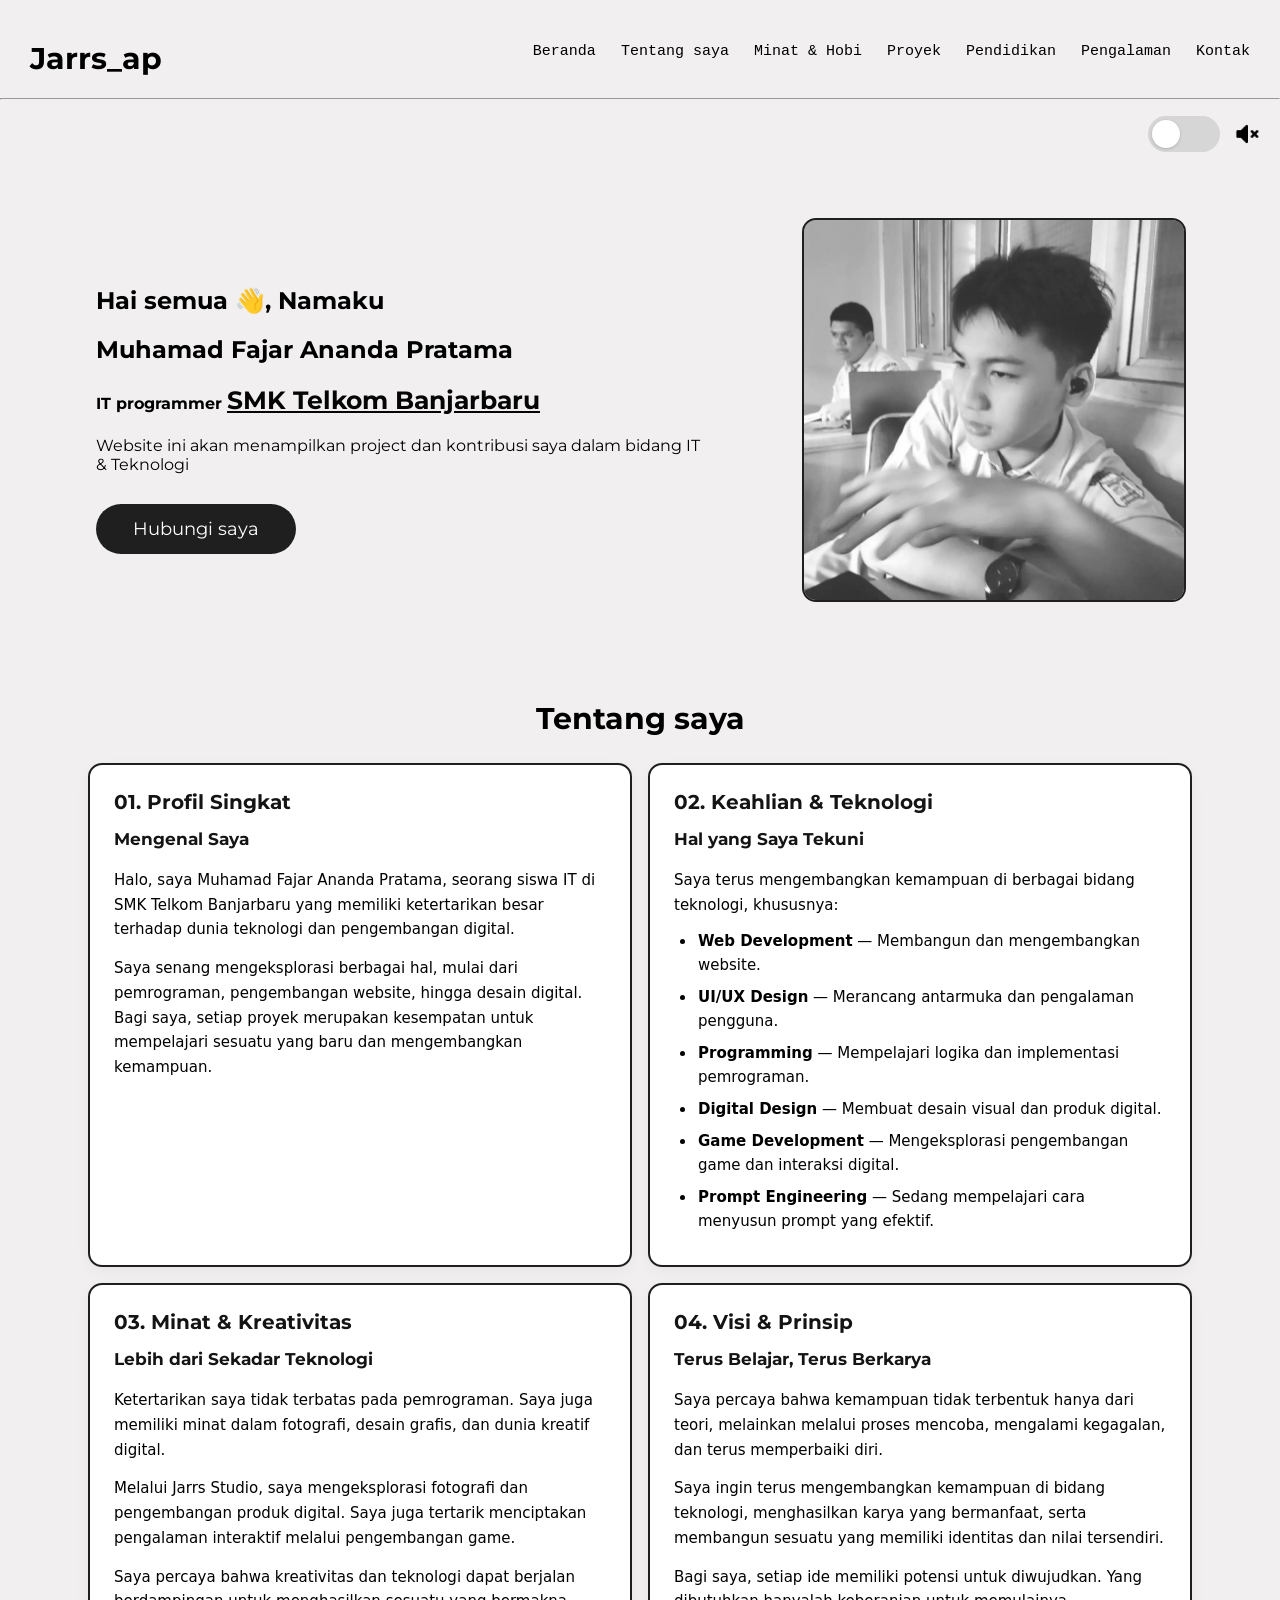
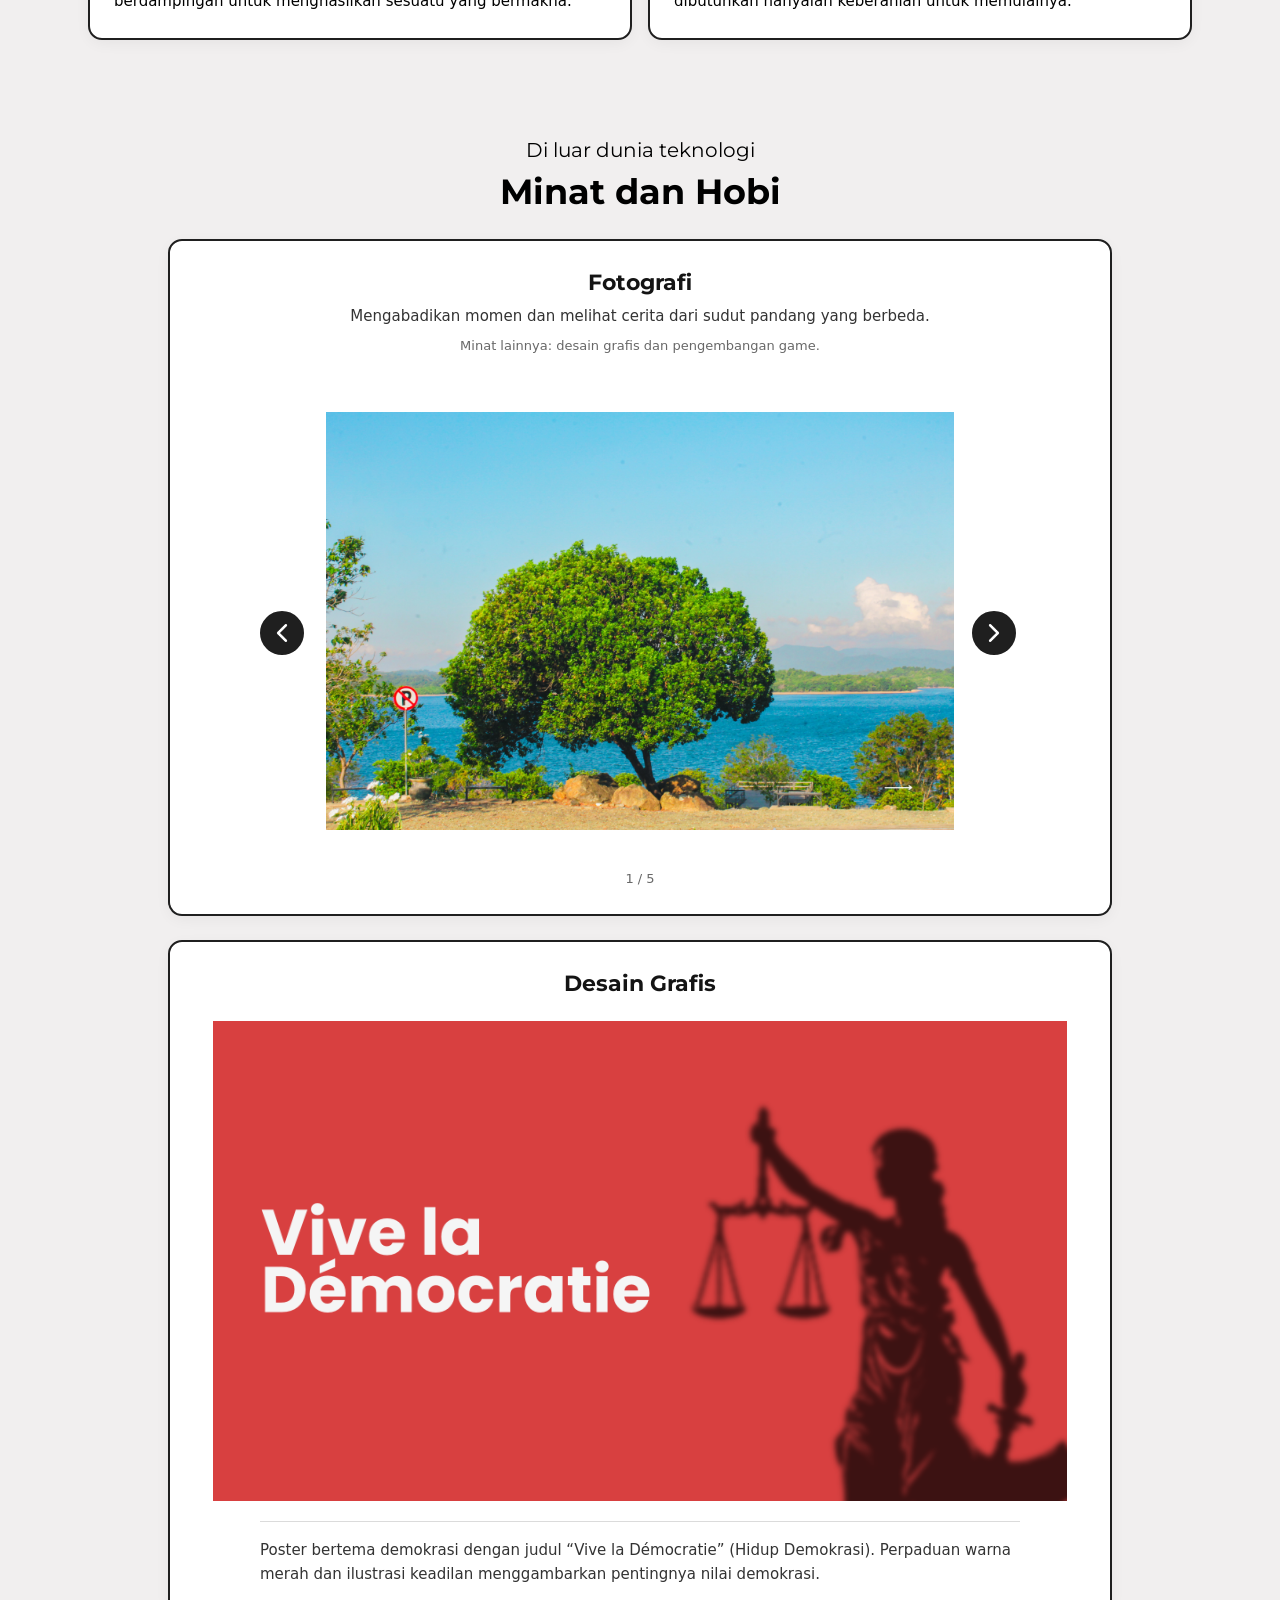
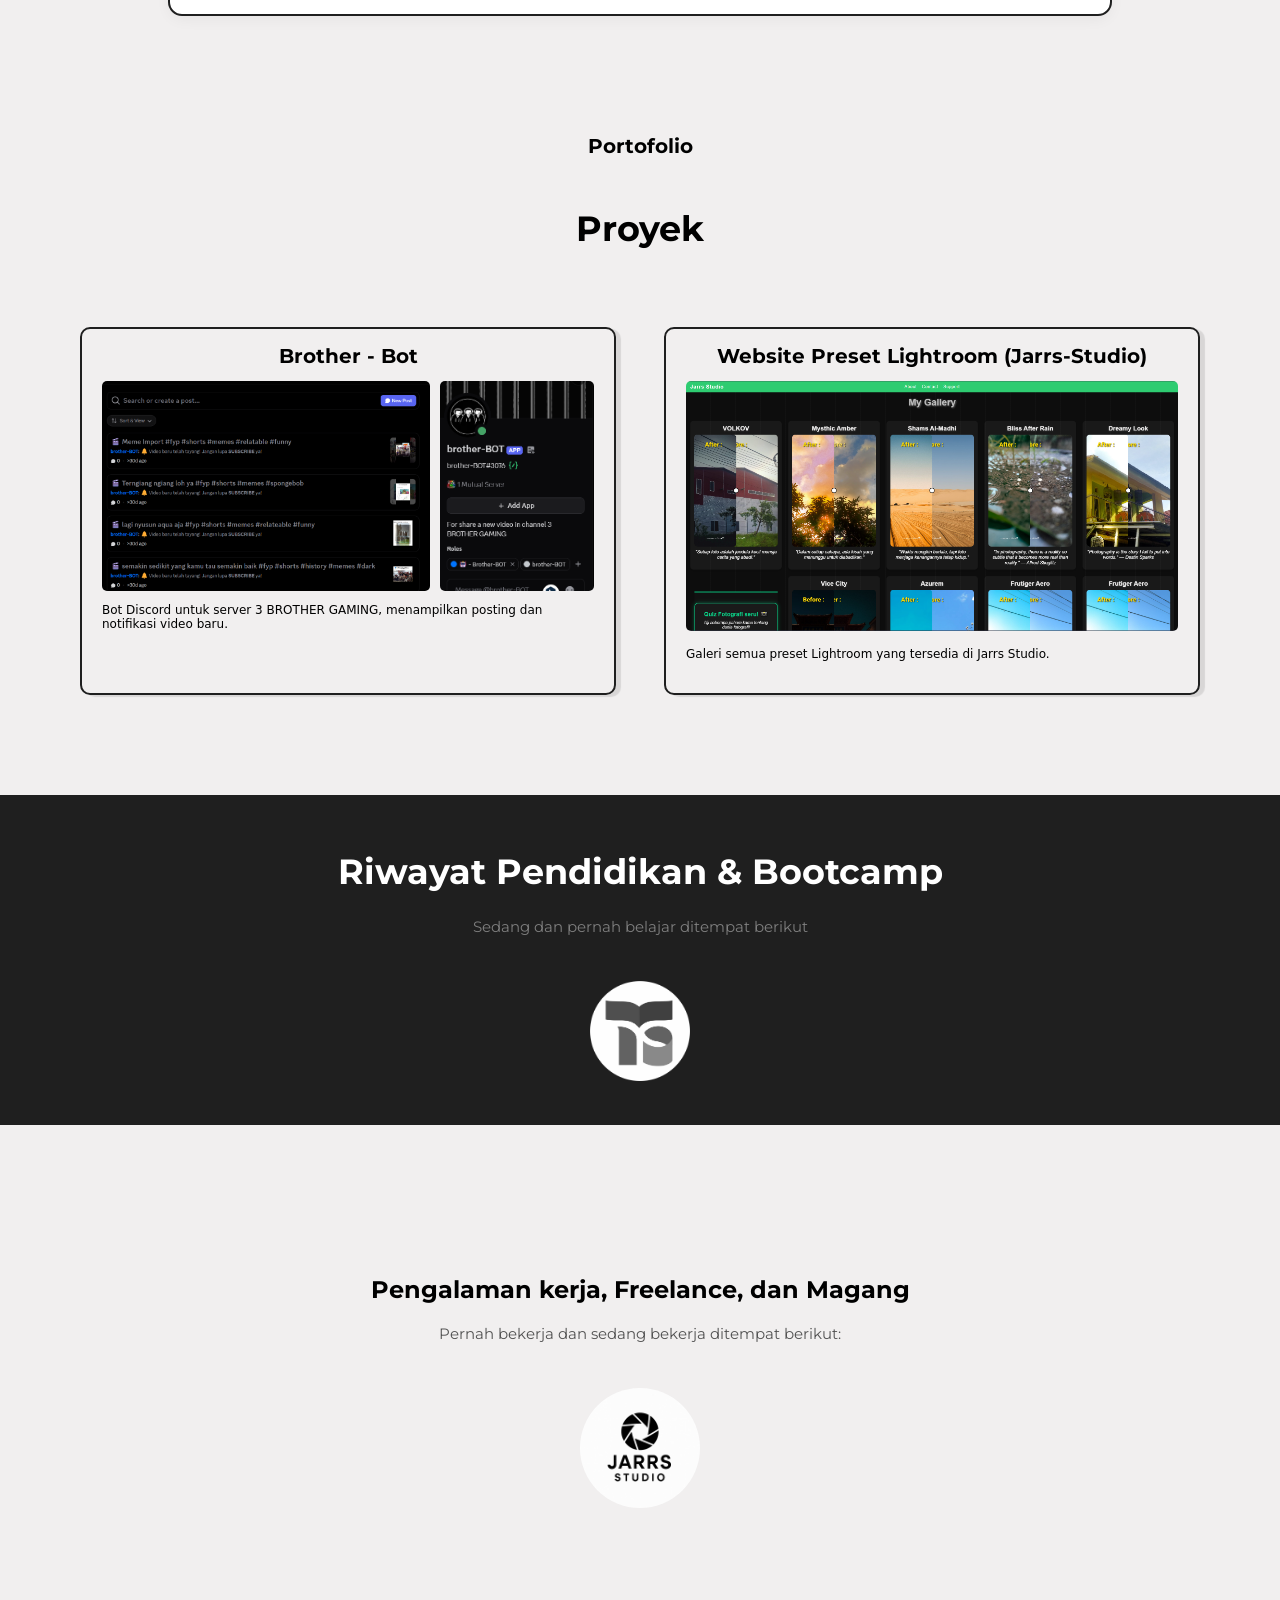
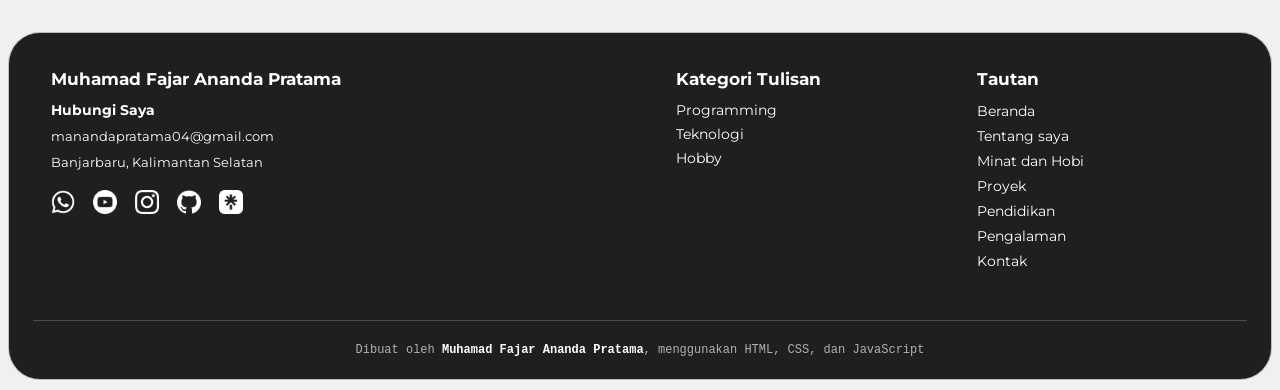
==== commit 73d7e9f1: "Add dark mode toggle Co-authored-by: Copilot <223556219+Copilot@users.noreply.github.com>" ====
--- a/project.html
+++ b/project.html
@@ -39,6 +39,13 @@
     <hr>
     <audio id="background-music" src="Assets/TULUS - Monokrom (Official Music Video).mp3" loop preload="auto"></audio>
     <div class="music-control-row">
+        <button class="theme-toggle" type="button" aria-label="Aktifkan mode gelap" aria-pressed="false" title="Aktifkan mode gelap">
+            <span class="theme-toggle-track" aria-hidden="true">
+                <span class="theme-toggle-thumb">
+                    <img src="Assets/night-mode.png" alt="">
+                </span>
+            </span>
+        </button>
         <button class="music-toggle" type="button" aria-label="Putar musik" title="Putar musik">
             <img src="Assets/volume-down.png" alt="">
         </button>
@@ -235,6 +242,36 @@
 
 
     <script>
+        const themeToggle = document.querySelector(".theme-toggle");
+        const themeIcon = themeToggle.querySelector("img");
+        const themeStorageKey = "portfolio-theme";
+
+        const applyTheme = (isDarkMode) => {
+            document.body.classList.toggle("dark-mode", isDarkMode);
+            themeIcon.src = isDarkMode ? "Assets/sleep-mode.png" : "Assets/night-mode.png";
+            themeToggle.setAttribute("aria-pressed", String(isDarkMode));
+            const label = isDarkMode ? "Aktifkan mode terang" : "Aktifkan mode gelap";
+            themeToggle.setAttribute("aria-label", label);
+            themeToggle.title = label;
+        };
+
+        try {
+            applyTheme(window.localStorage.getItem(themeStorageKey) === "dark");
+        } catch (error) {
+            console.error("Preferensi tema tidak dapat dibaca.", error);
+            applyTheme(false);
+        }
+
+        themeToggle.addEventListener("click", () => {
+            const isDarkMode = !document.body.classList.contains("dark-mode");
+            applyTheme(isDarkMode);
+            try {
+                window.localStorage.setItem(themeStorageKey, isDarkMode ? "dark" : "light");
+            } catch (error) {
+                console.error("Preferensi tema tidak dapat disimpan.", error);
+            }
+        });
+
         const backgroundMusic = document.querySelector("#background-music");
         const musicToggle = document.querySelector(".music-toggle");
         const musicIcon = musicToggle.querySelector("img");
--- a/style.css
+++ b/style.css
@@ -483,6 +483,62 @@
     width: calc(100% - 32px);
     height: 0;
     margin: 0 auto;
+}
+
+.theme-toggle {
+    position: absolute;
+    top: 8px;
+    right: 44px;
+    z-index: 20;
+    width: 72px;
+    height: 36px;
+    padding: 0;
+    border: 0;
+    background: transparent;
+    cursor: pointer;
+}
+
+.theme-toggle-track {
+    display: block;
+    width: 100%;
+    height: 100%;
+    padding: 4px;
+    border-radius: 999px;
+    background: #d6d6d6;
+    transition: background-color 180ms ease;
+}
+
+.theme-toggle-thumb {
+    display: grid;
+    width: 28px;
+    height: 28px;
+    place-items: center;
+    border-radius: 50%;
+    background: #fff;
+    box-shadow: 0 1px 3px rgba(0, 0, 0, 0.18);
+    transform: translateX(0);
+    transition: transform 180ms ease;
+}
+
+.theme-toggle-thumb img {
+    display: block;
+    width: 17px;
+    height: 17px;
+    object-fit: contain;
+}
+
+.theme-toggle[aria-pressed="true"] .theme-toggle-track {
+    background: #3a3a3a;
+}
+
+.theme-toggle[aria-pressed="true"] .theme-toggle-thumb {
+    transform: translateX(36px);
+}
+
+.theme-toggle:focus-visible {
+    outline: 2px solid #1f1f1f;
+    outline-offset: 3px;
+    border-radius: 999px;
 }
 
 .music-toggle {
@@ -1511,6 +1567,10 @@
         height: 32px;
     }
 
+    .theme-toggle {
+        top: 6px;
+    }
+
     .music-control-row {
         width: calc(100% - 32px);
     }
@@ -1666,3 +1726,105 @@
         font-size: 13px;
     }
 }
+
+body {
+    transition: background-color 180ms ease, color 180ms ease;
+}
+
+body.dark-mode {
+    background-color: #141414;
+    color: #f1f1f1;
+}
+
+body.dark-mode .navbar h3,
+body.dark-mode .navbar a,
+body.dark-mode .navbar ul li a,
+body.dark-mode #home h1,
+body.dark-mode #home h2,
+body.dark-mode #home h4,
+body.dark-mode #home p,
+body.dark-mode .container h4 a,
+body.dark-mode #about h1,
+body.dark-mode #about h2,
+body.dark-mode #about .item h3,
+body.dark-mode #about p,
+body.dark-mode #about .item li,
+body.dark-mode .hobbies-heading h1,
+body.dark-mode .hobbies-heading p,
+body.dark-mode .hobby-card-copy h2,
+body.dark-mode .hobby-card-copy p,
+body.dark-mode .graphic-design-description,
+body.dark-mode #Project h1,
+body.dark-mode #Project h3,
+body.dark-mode .gambaR h1,
+body.dark-mode .gambaR p,
+body.dark-mode #experience h1 {
+    color: #f1f1f1;
+}
+
+body.dark-mode .navbar ul li a::after {
+    background: #f1f1f1;
+}
+
+body.dark-mode .navbar .mobile-menu summary img {
+    filter: invert(1);
+}
+
+body.dark-mode > hr {
+    border-color: #383838;
+}
+
+body.dark-mode .hero-photo {
+    outline-color: #383838;
+}
+
+body.dark-mode #about .item,
+body.dark-mode .hobby-card {
+    outline-color: #383838;
+    background: #1f1f1f;
+    box-shadow: 0 4px 16px rgba(0, 0, 0, 0.2);
+}
+
+body.dark-mode #about .item li:hover {
+    color: #f1f1f1;
+}
+
+body.dark-mode .hobby-card-copy .hobby-more,
+body.dark-mode .photo-carousel-count,
+body.dark-mode #experience p {
+    color: #bdbdbd;
+}
+
+body.dark-mode .photo-carousel-button:focus-visible,
+body.dark-mode .theme-toggle:focus-visible {
+    outline-color: #f1f1f1;
+}
+
+body.dark-mode .graphic-design-description {
+    border-top-color: rgba(255, 255, 255, 0.2);
+}
+
+body.dark-mode .gambaR {
+    border-color: #383838;
+    background: #1f1f1f;
+}
+
+@media (max-width: 768px) {
+    body.dark-mode .navbar .mobile-menu ul {
+        background: #1f1f1f;
+        border-color: rgba(255, 255, 255, 0.15);
+        box-shadow: 0 8px 20px rgba(0, 0, 0, 0.4);
+    }
+
+    body.dark-mode .navbar .mobile-menu a:hover {
+        background: rgba(255, 255, 255, 0.08);
+    }
+}
+
+@media (prefers-reduced-motion: reduce) {
+    .theme-toggle-track,
+    .theme-toggle-thumb,
+    body {
+        transition: none;
+    }
+}
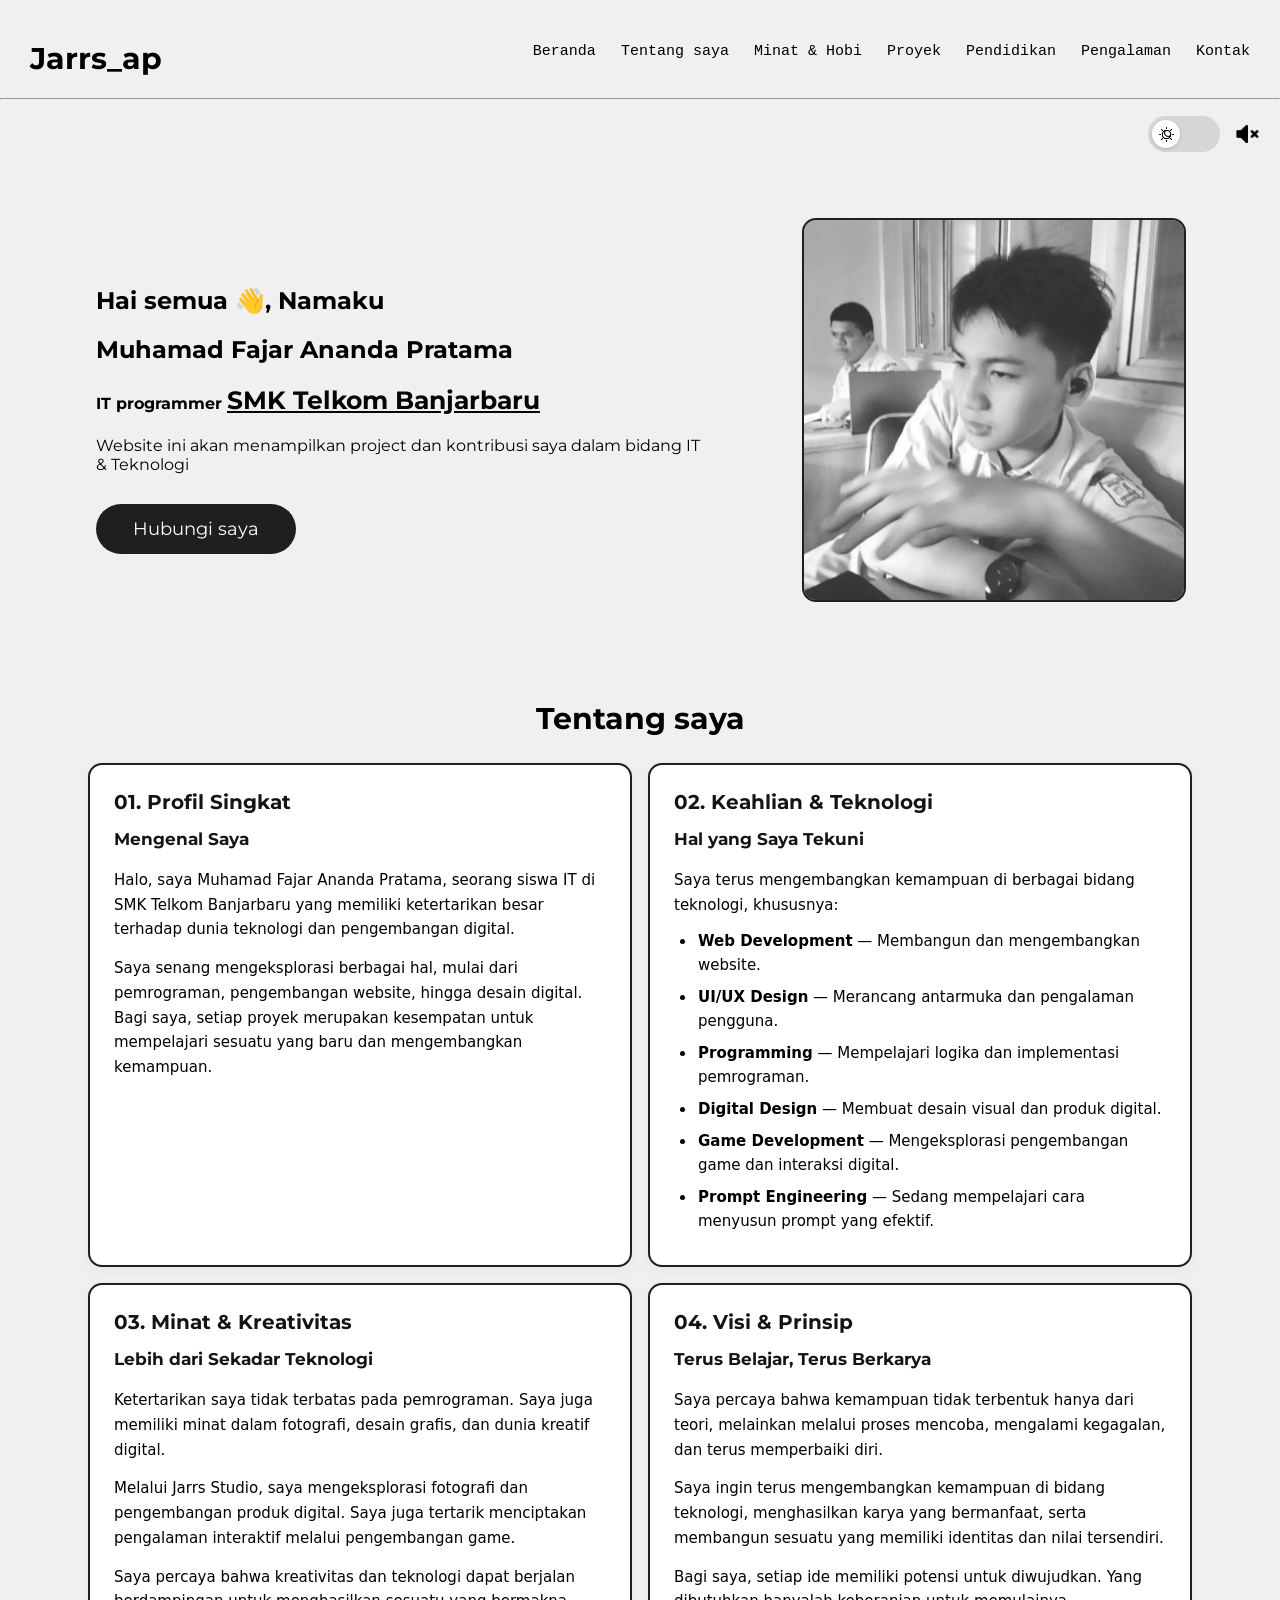
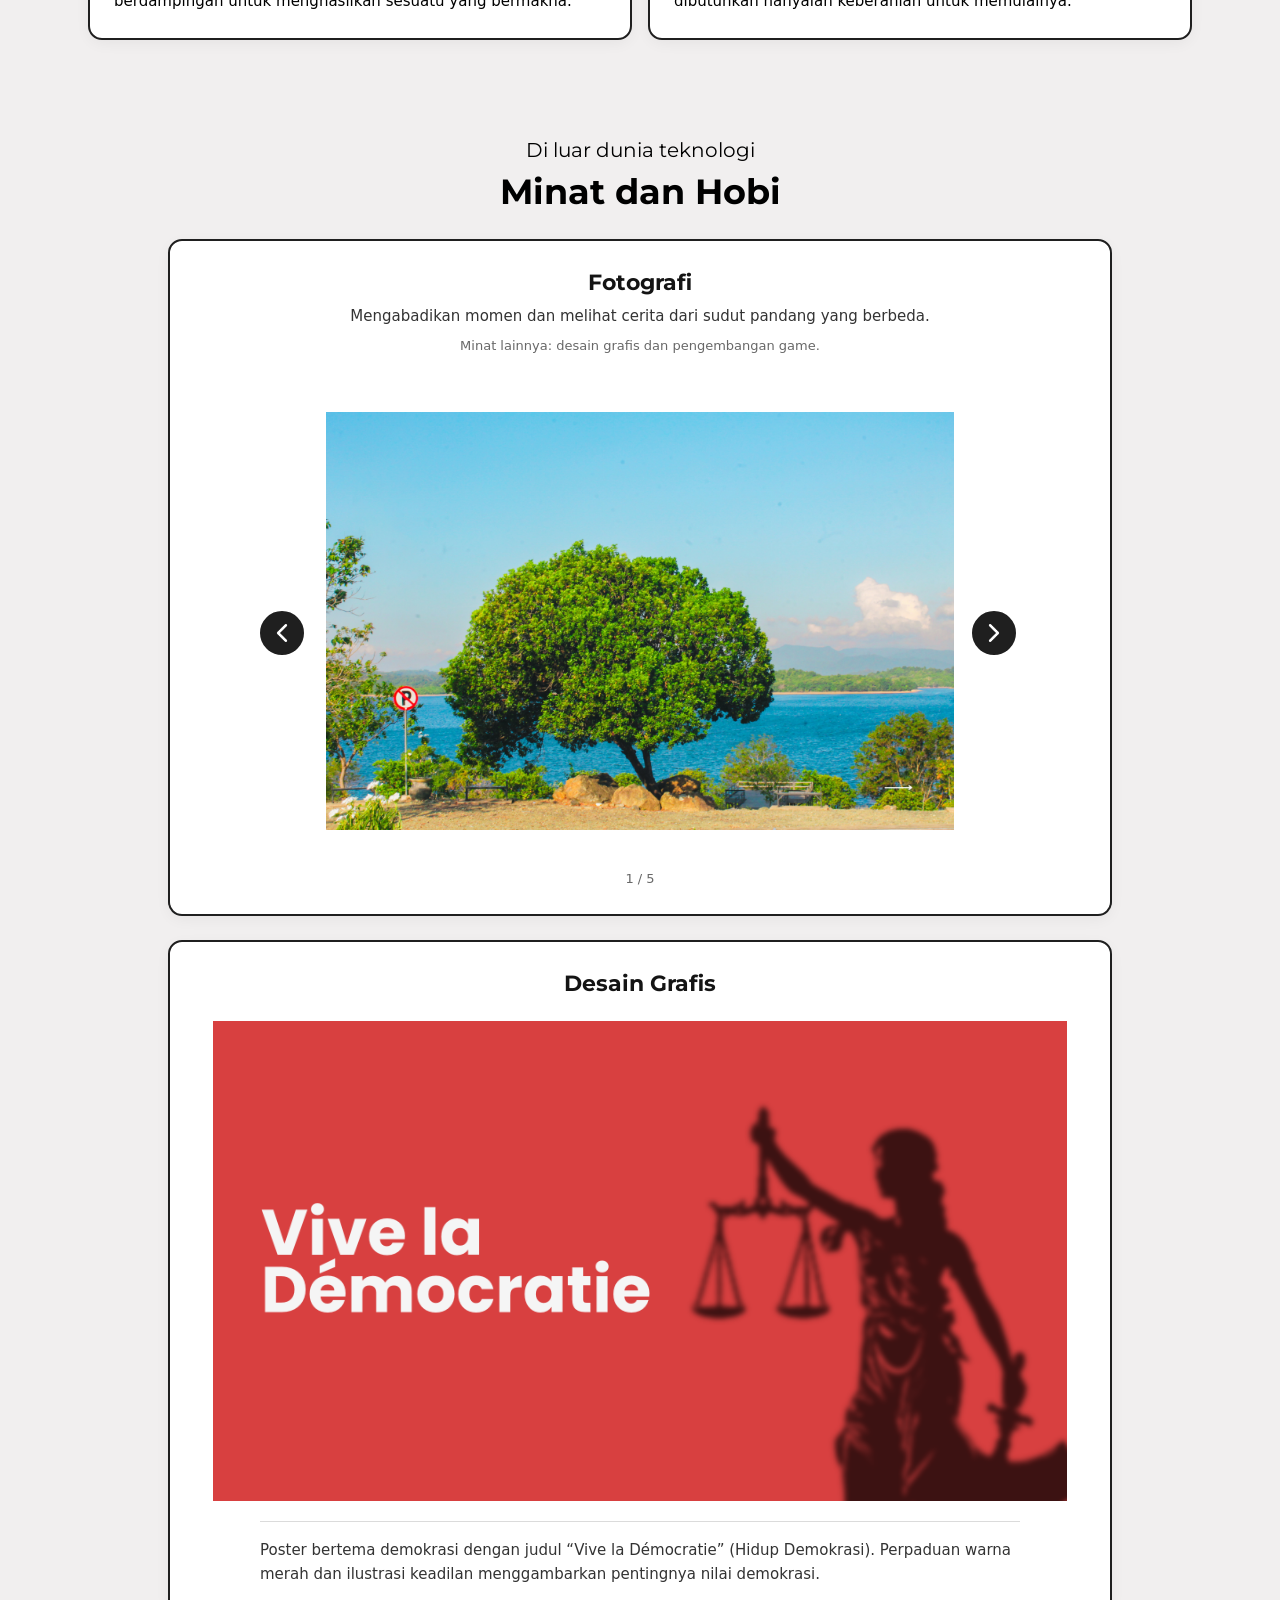
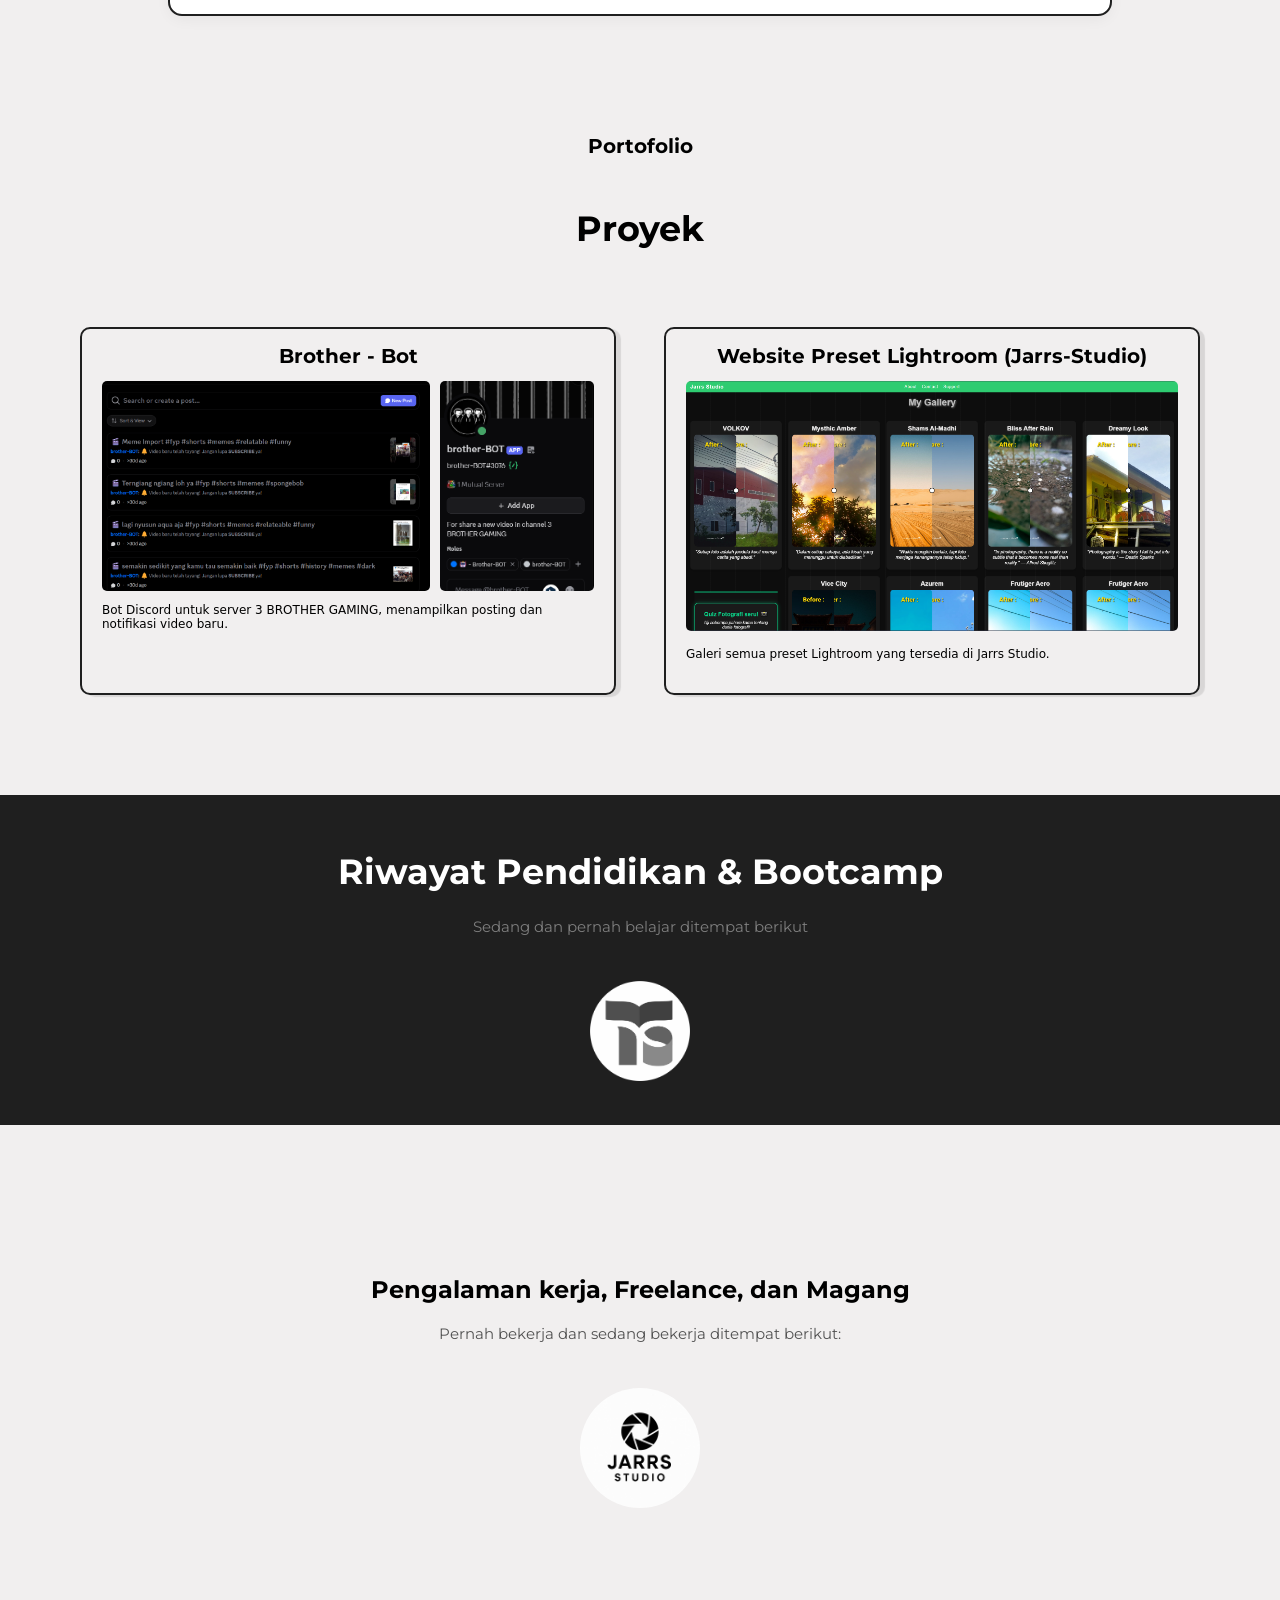
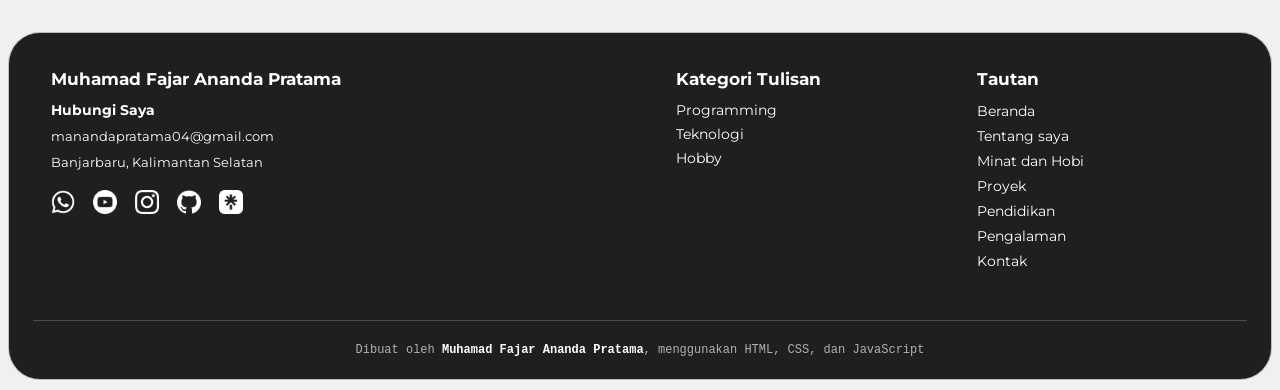
==== commit 09a5cf29: "Improve music autoplay and dark mode icon Co-authored-by: Copilot <223556219+Copilot@users.noreply.g" ====
--- a/project.html
+++ b/project.html
@@ -37,7 +37,7 @@
         </details>
     </div>
     <hr>
-    <audio id="background-music" src="Assets/TULUS - Monokrom (Official Music Video).mp3" loop preload="auto"></audio>
+    <audio id="background-music" src="Assets/TULUS - Monokrom (Official Music Video).mp3" loop preload="auto" autoplay></audio>
     <div class="music-control-row">
         <button class="theme-toggle" type="button" aria-label="Aktifkan mode gelap" aria-pressed="false" title="Aktifkan mode gelap">
             <span class="theme-toggle-track" aria-hidden="true">
--- a/style.css
+++ b/style.css
@@ -561,6 +561,10 @@
     width: 26px;
     height: 26px;
     object-fit: contain;
+}
+
+body.dark-mode .music-toggle img {
+    filter: invert(1);
 }
 
 .music-toggle.is-muting img {
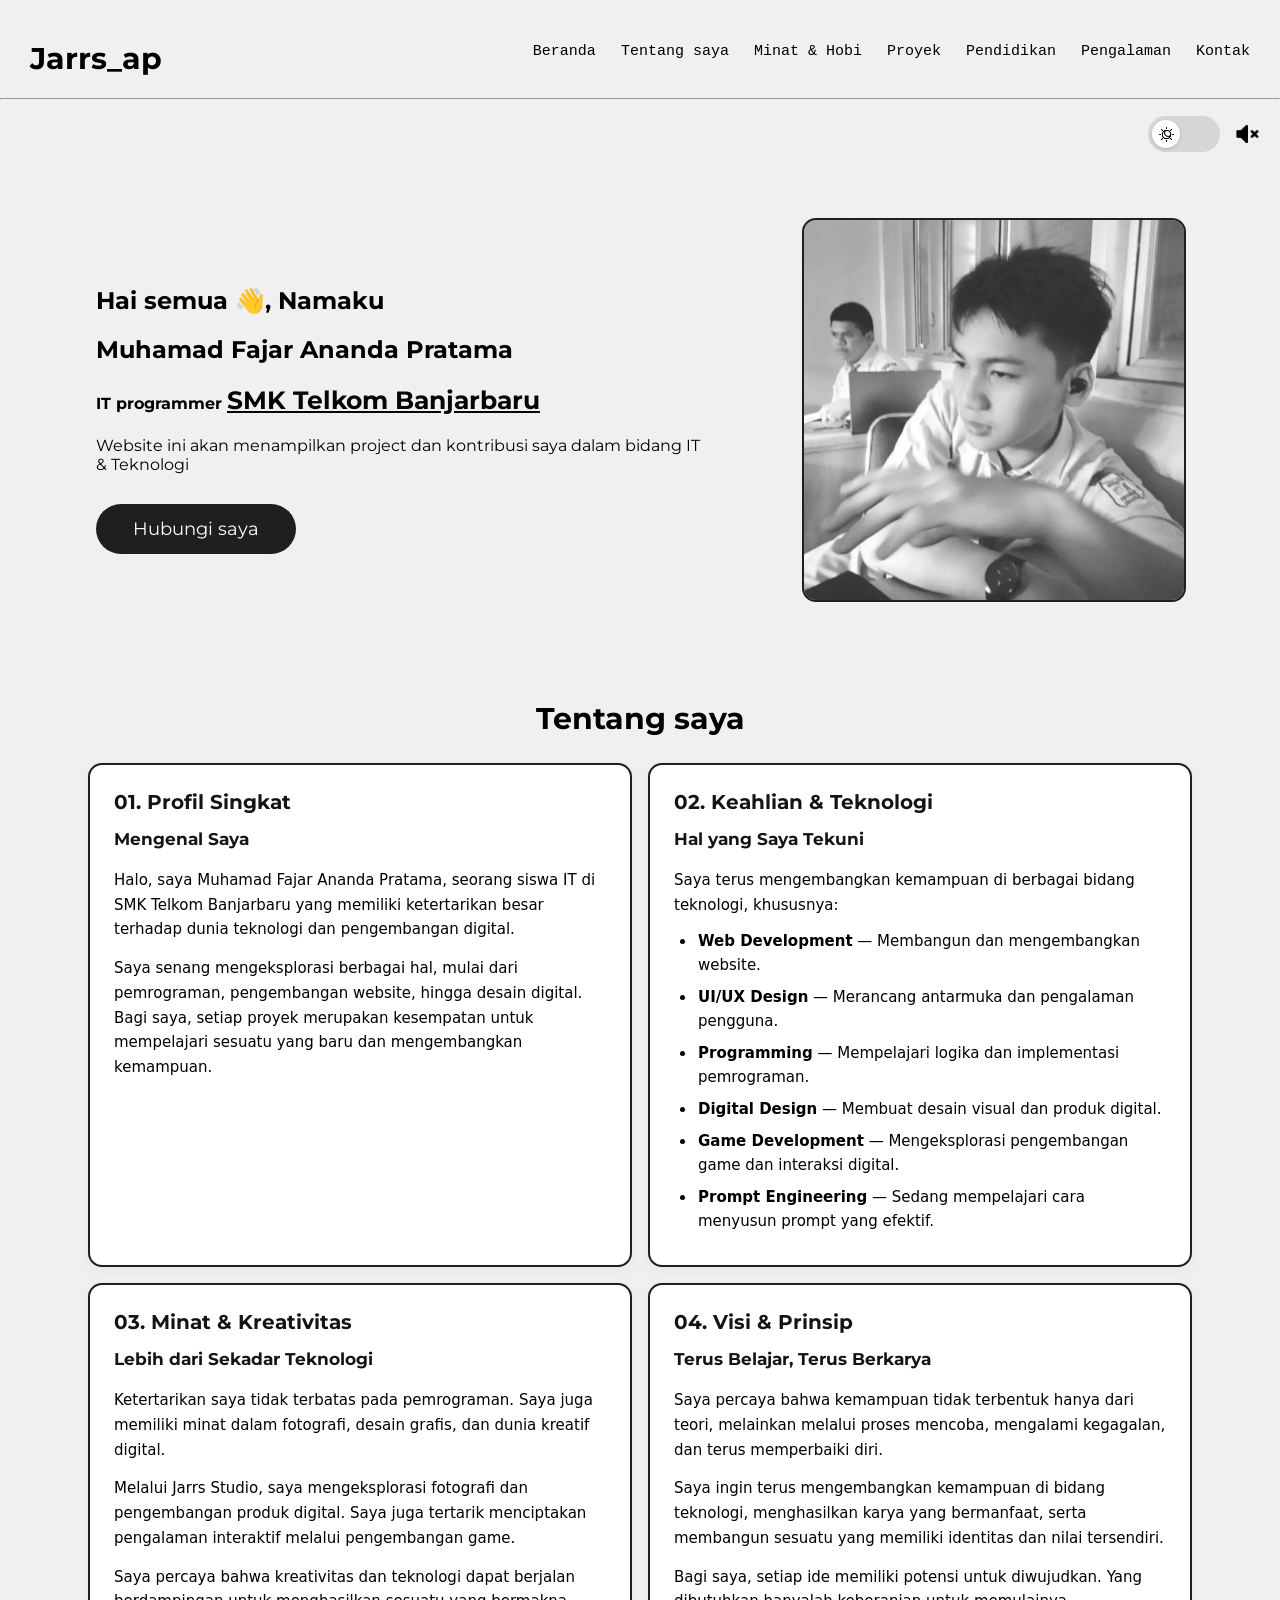
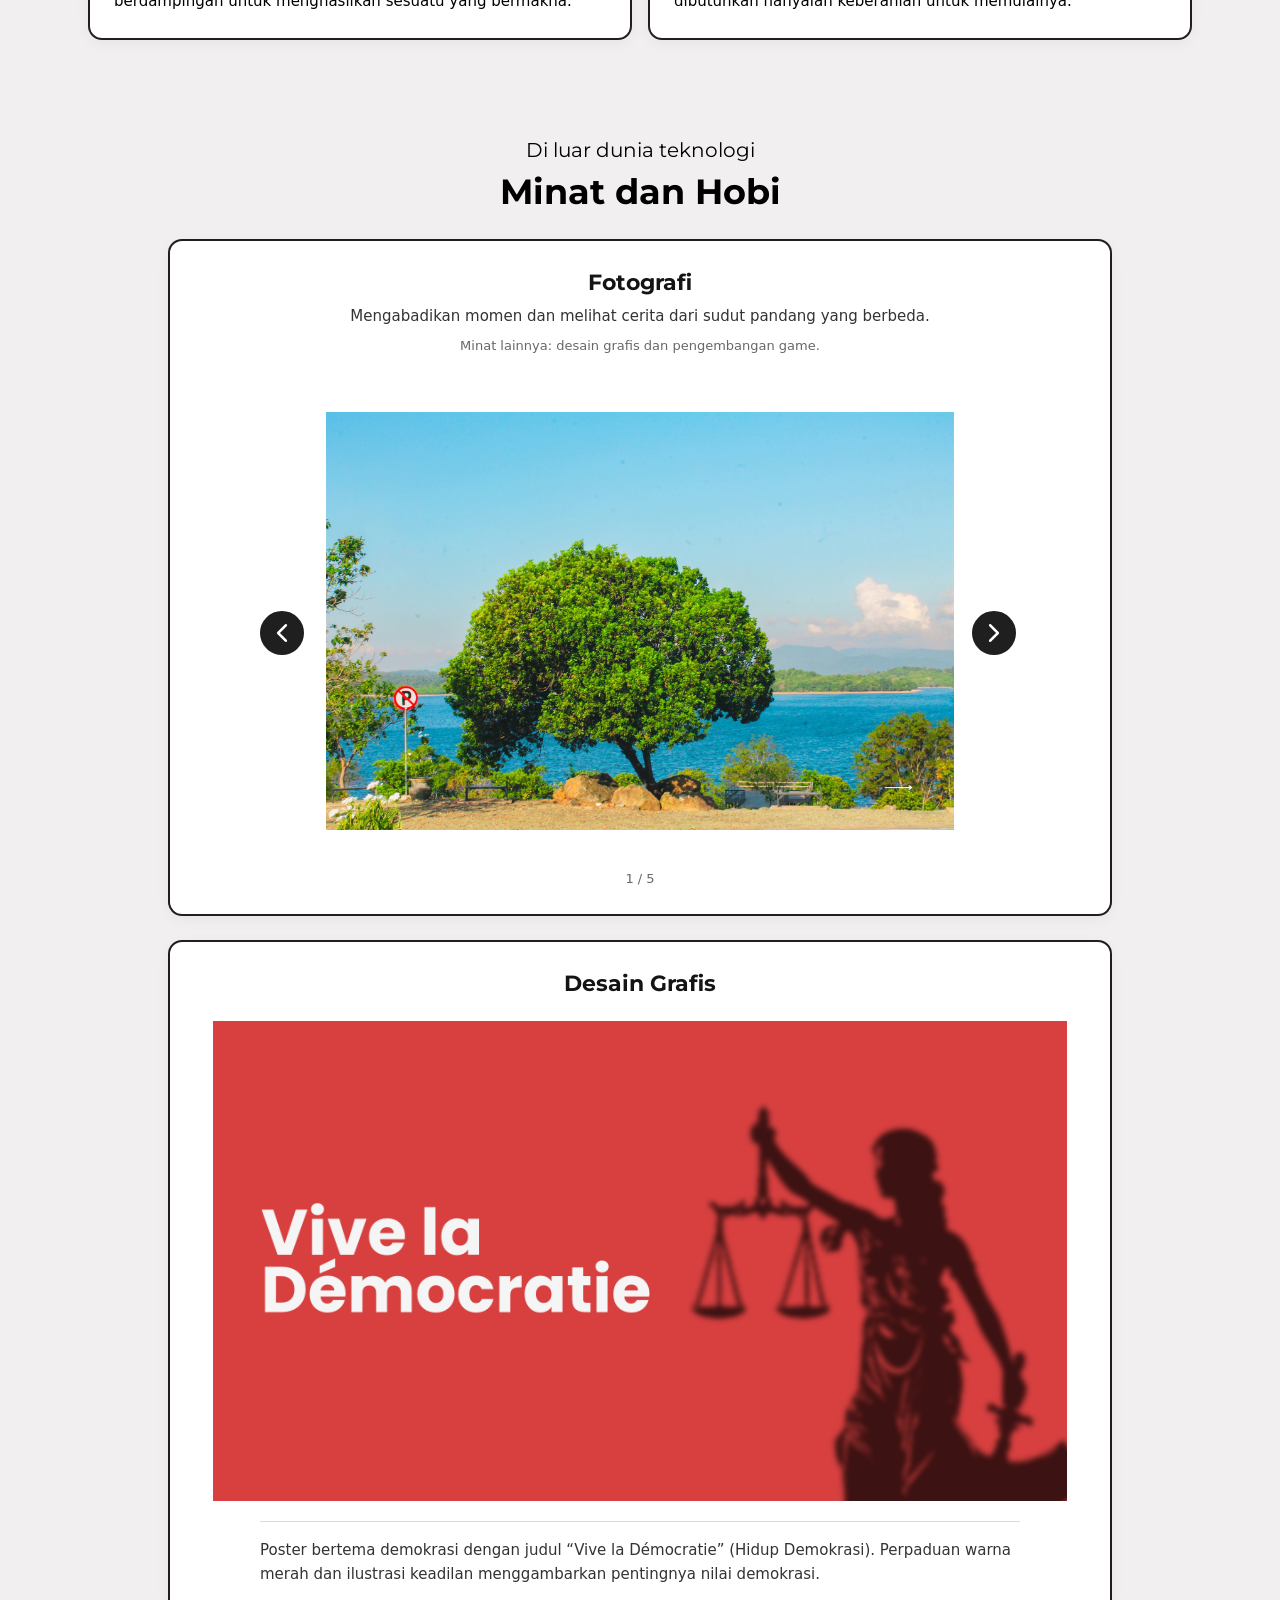
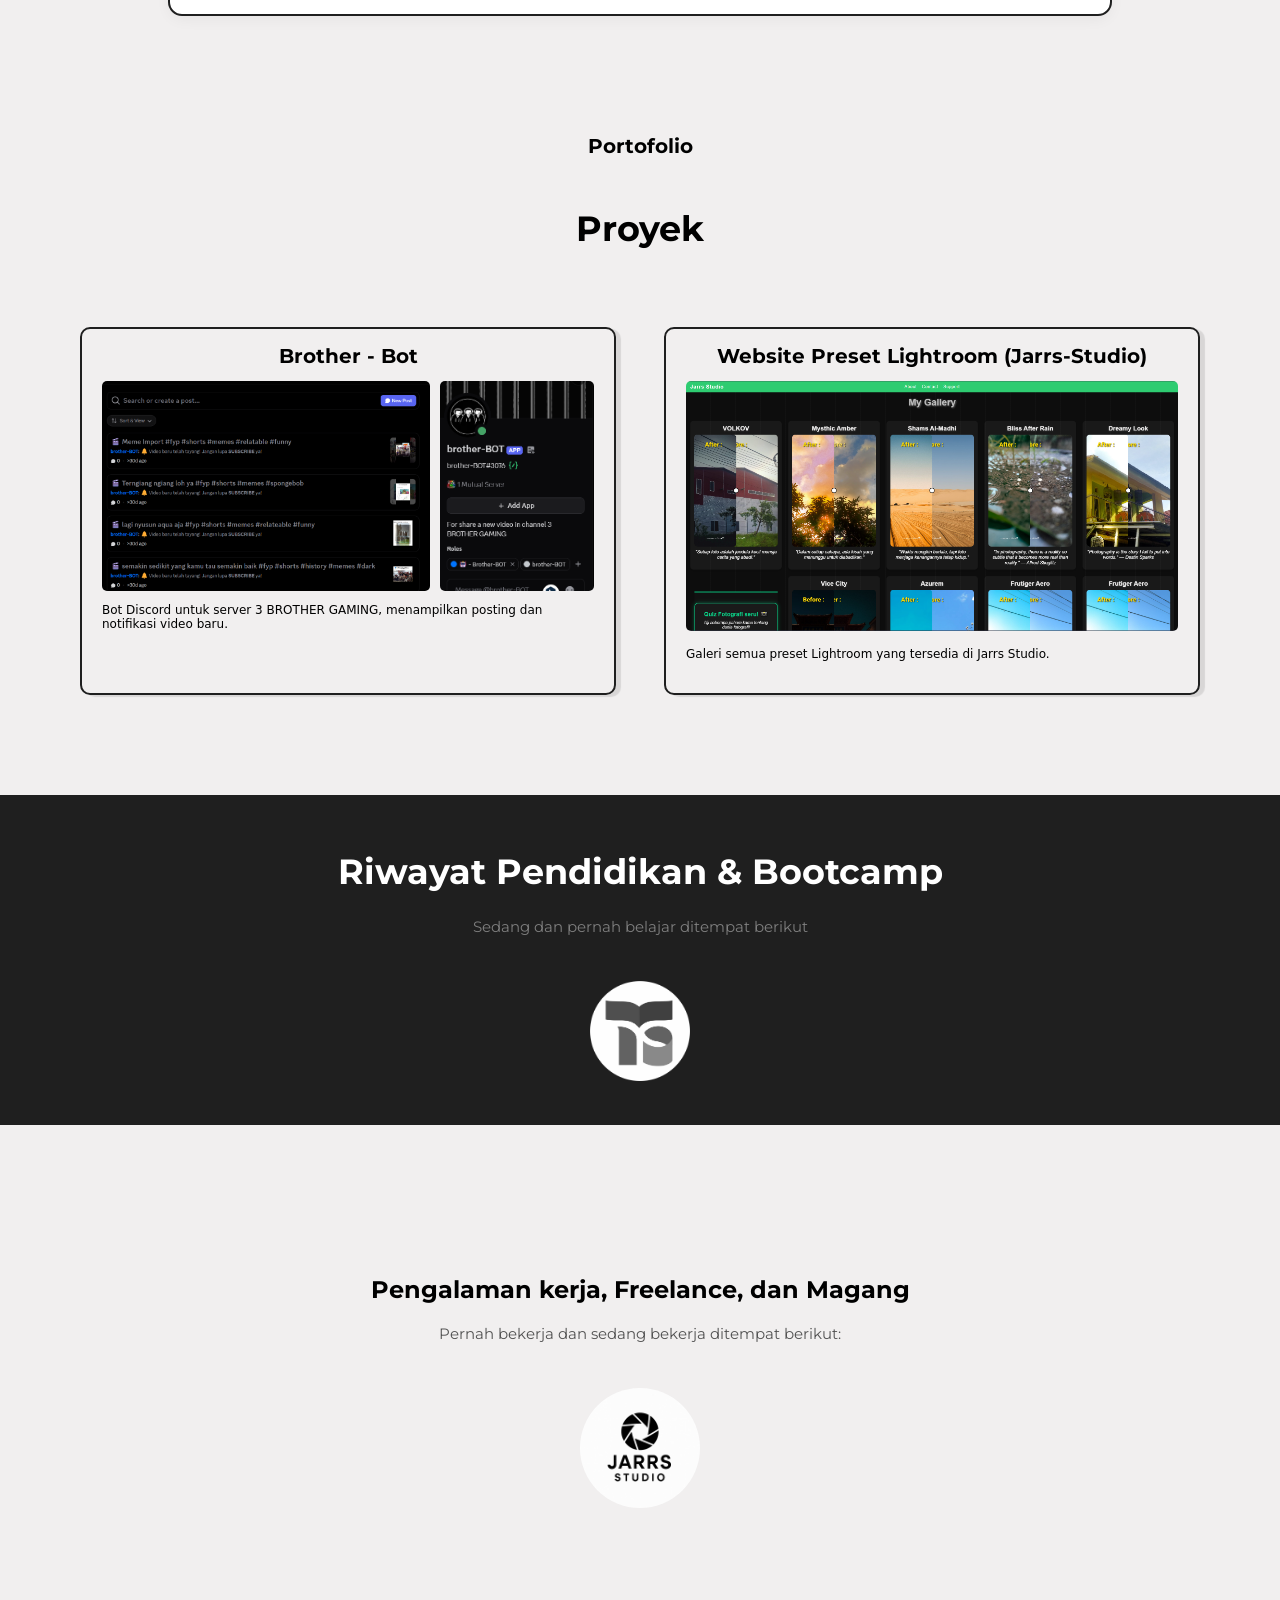
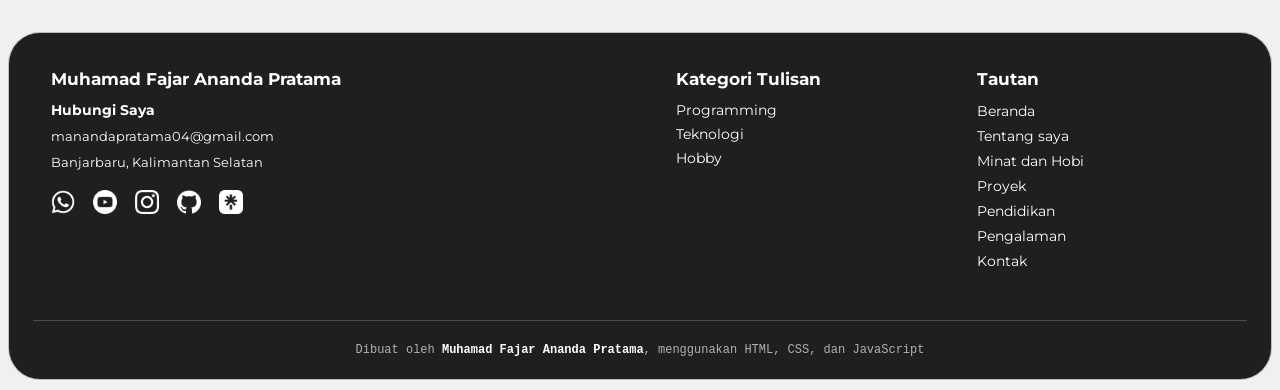
==== commit f1d8eafb: "Link Jarrs Studio logo to Instagram Co-authored-by: Copilot <223556219+Copilot@users.noreply.github." ====
--- a/project.html
+++ b/project.html
@@ -186,7 +186,7 @@
                 <h1>Pengalaman kerja, Freelance, dan Magang</h1>
                 <p>Pernah bekerja dan sedang bekerja ditempat berikut:</p>
                 <div class="kerja">
-                    <a href="#"><img class="op" src="Assets/logo.png" alt="Logo Perusahaan"></a>
+                    <a href="https://www.instagram.com/jarrs_ap/"><img class="op" src="Assets/logo.png" alt="Logo Jarrs Studio"></a>
                 </div>
             </section>
         </div>
--- a/style.css
+++ b/style.css
@@ -564,7 +564,7 @@
 }
 
 body.dark-mode .music-toggle img {
-    filter: invert(1);
+    filter: brightness(0) invert(1);
 }
 
 .music-toggle.is-muting img {
